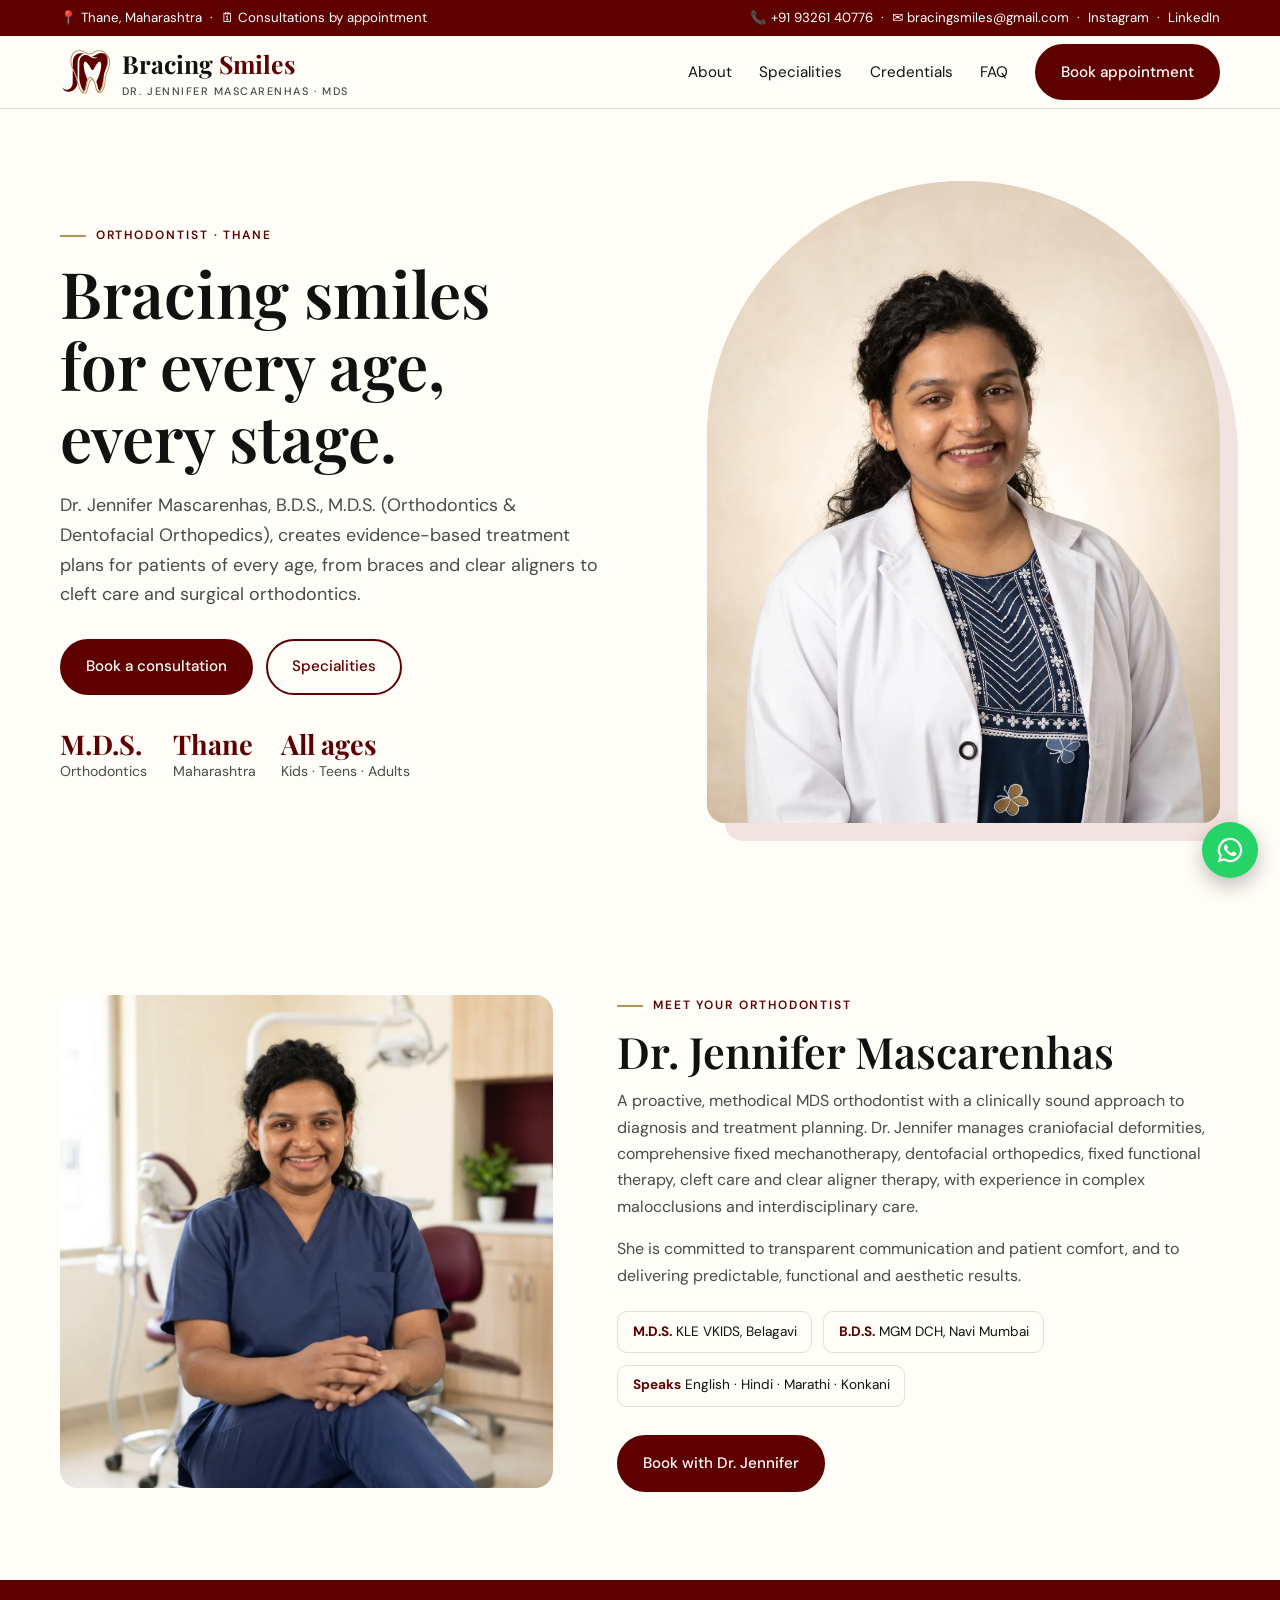
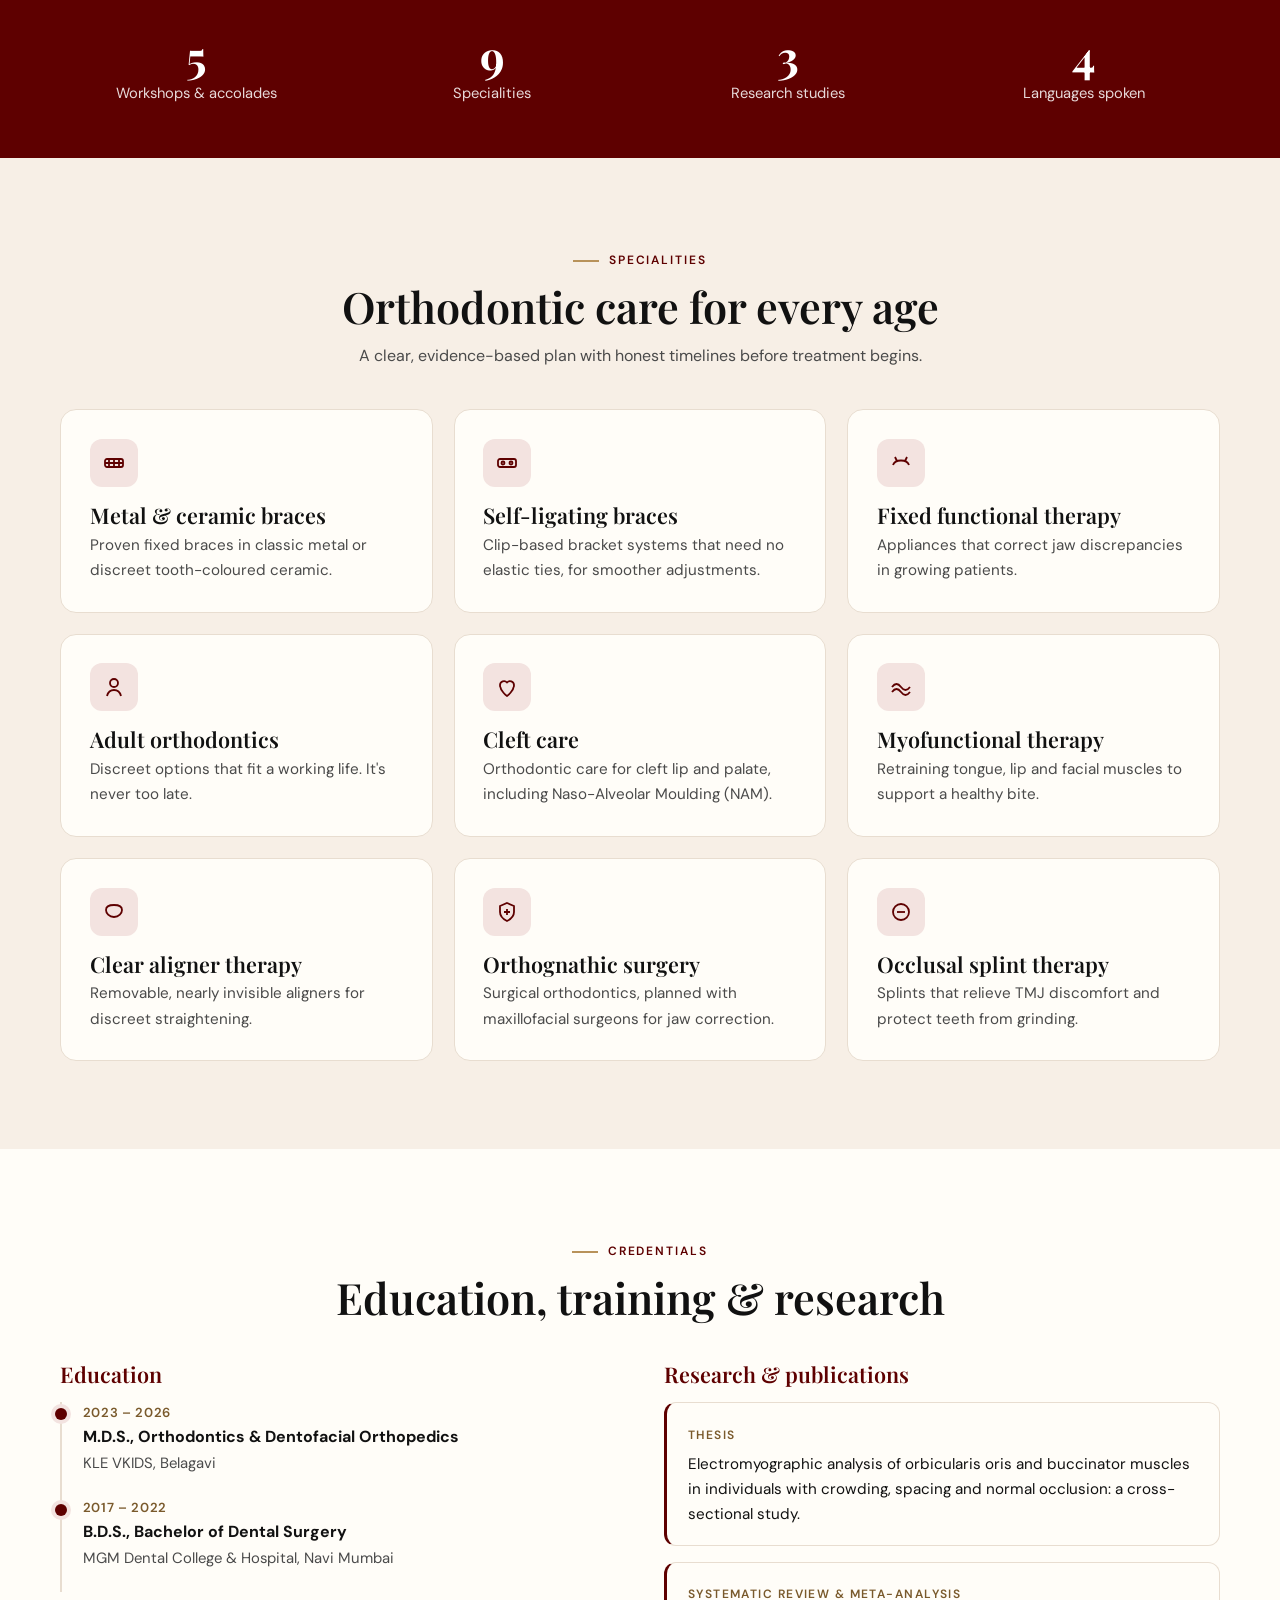
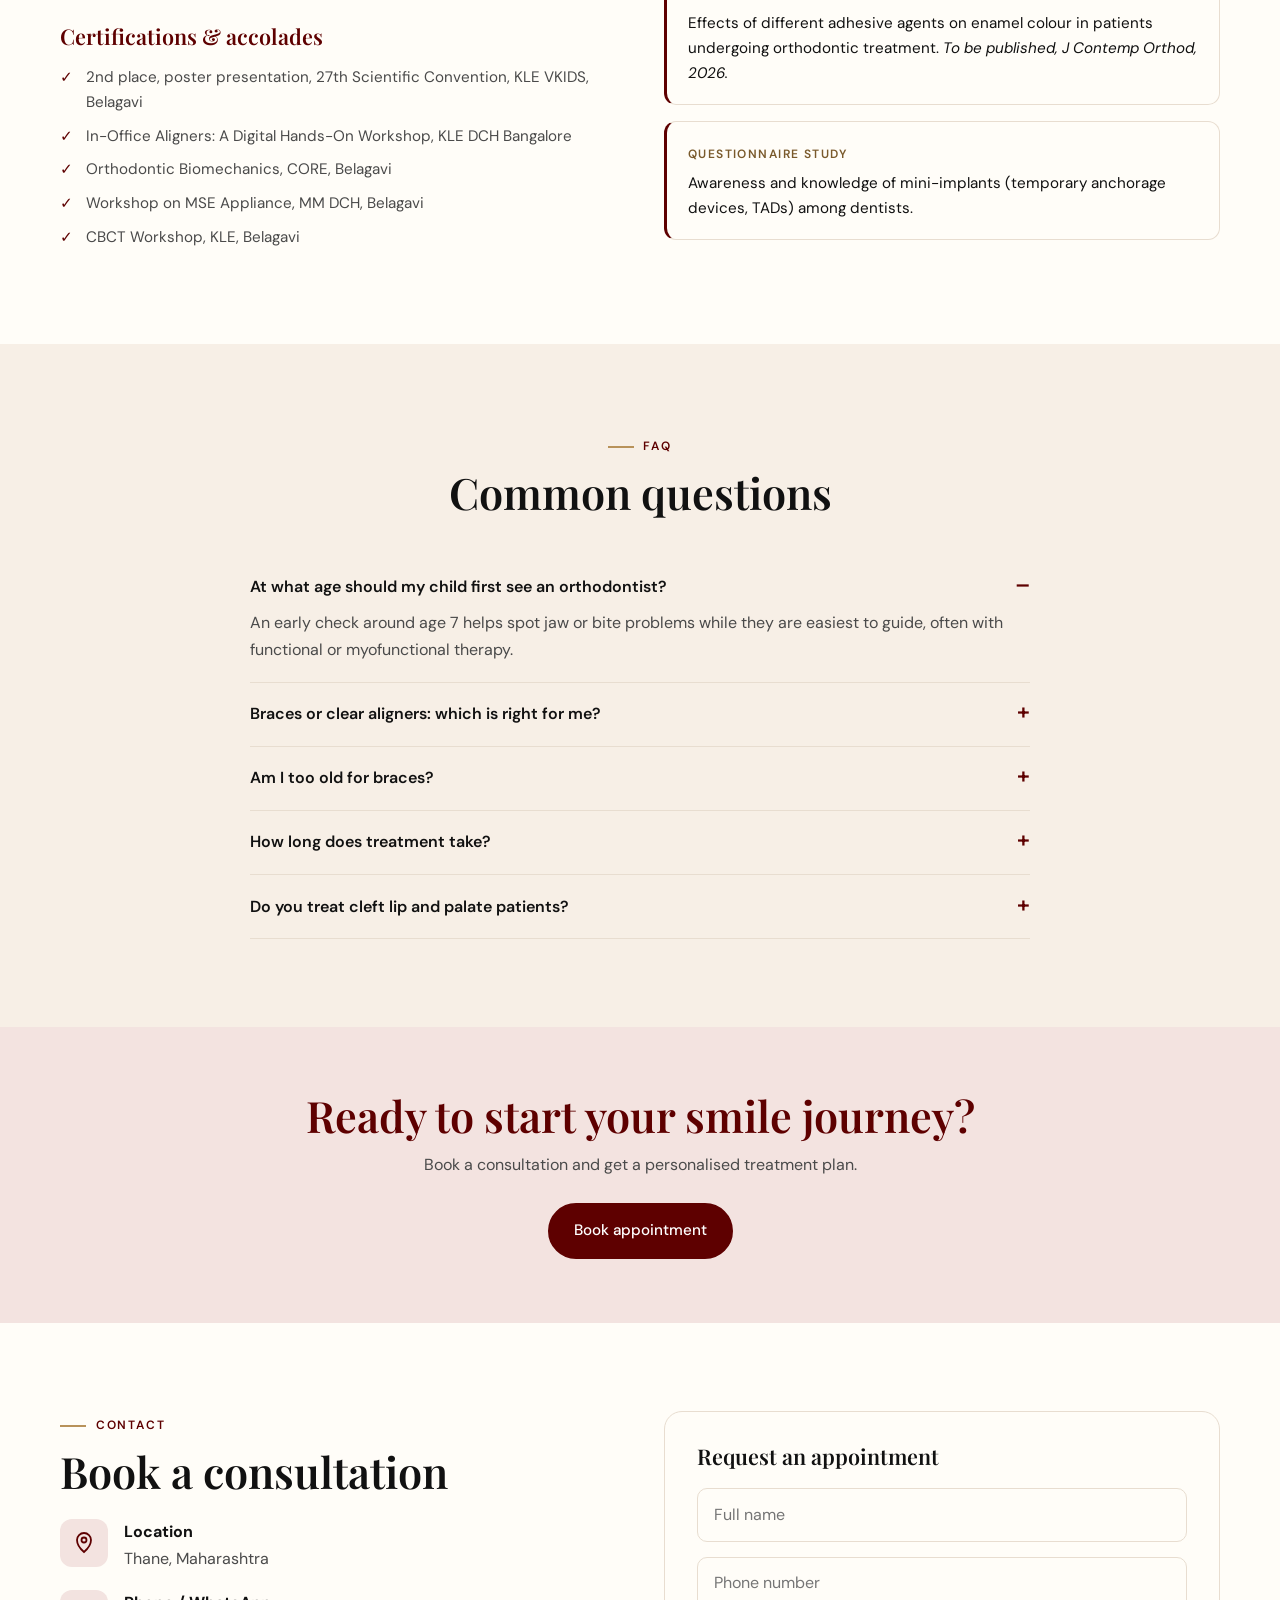
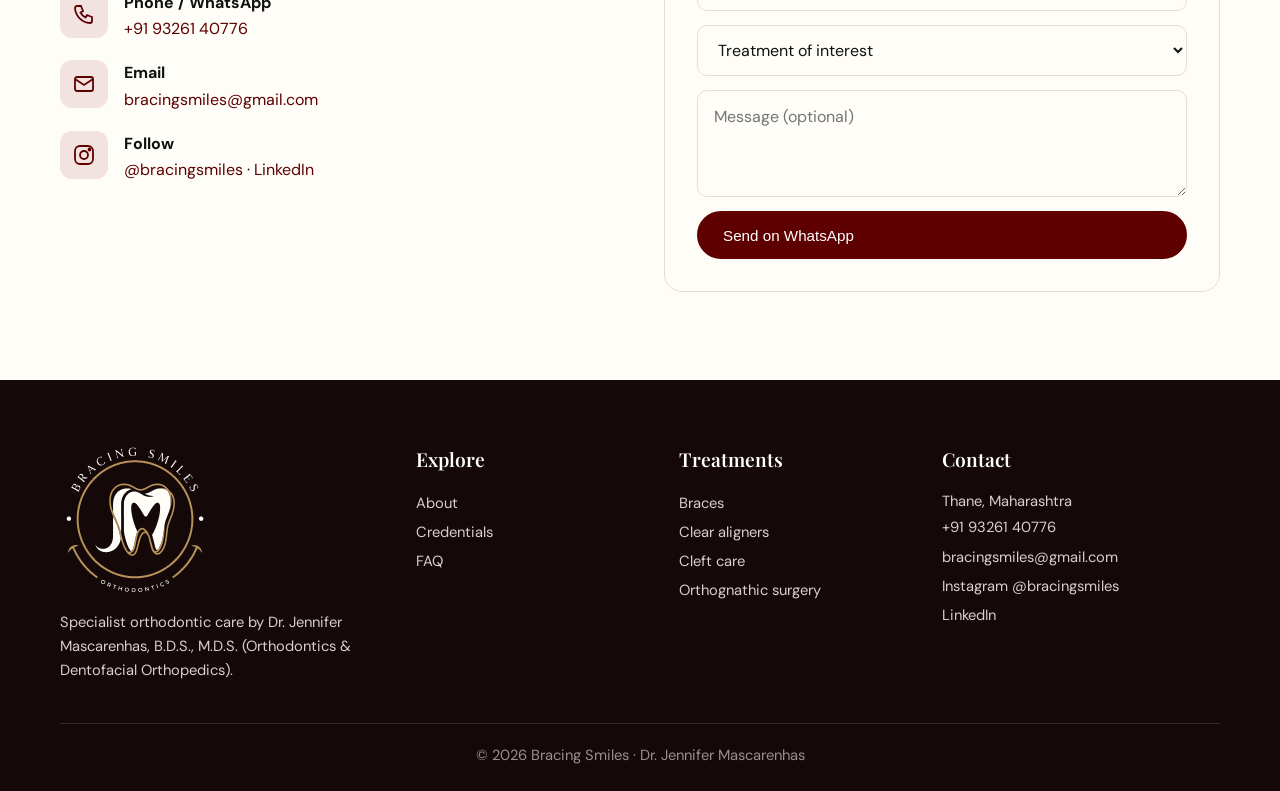
==== index.html @ c45d4dc8 "Add Bracing Smiles logo: header mark, footer emblem, favicons Co-Authored-By: Claude Opus 5.5 <norep" ====
<!doctype html>
<html lang="en" data-p="ivory" data-f="classic" data-h="split">
<head>
<meta charset="utf-8">
<meta name="viewport" content="width=device-width, initial-scale=1">
<title>Bracing Smiles | Dr. Jennifer Mascarenhas, Orthodontist in Thane</title>
<meta name="description" content="Dr. Jennifer Mascarenhas, B.D.S., M.D.S. (Orthodontics & Dentofacial Orthopedics). Braces, clear aligners, cleft care, functional and surgical orthodontics in Thane, Maharashtra.">
<link rel="canonical" href="https://bracingsmiles.com/">
<meta property="og:title" content="Bracing Smiles | Dr. Jennifer Mascarenhas">
<meta property="og:description" content="Bracing smiles for every age, every stage. Specialist orthodontic care in Thane.">
<meta property="og:url" content="https://bracingsmiles.com/">
<meta property="og:type" content="website">
<meta property="og:image" content="https://bracingsmiles.com/assets/img/og.jpg">
<link rel="icon" href="assets/img/favicon.svg" type="image/svg+xml">
<link rel="icon" href="assets/img/favicon-32.png" sizes="32x32" type="image/png">
<link rel="apple-touch-icon" href="assets/img/apple-touch-icon.png">
<meta name="theme-color" content="#5e0000">
<link rel="preconnect" href="https://fonts.googleapis.com">
<link rel="preconnect" href="https://fonts.gstatic.com" crossorigin>
<link href="https://fonts.googleapis.com/css2?family=Playfair+Display:wght@500;600;700&family=DM+Sans:wght@400;500;700&display=swap" rel="stylesheet">
<style>
/* Palette: Ivory & Gold */
:root { --bg:#fffdf8; --surface:#f7efe6; --tint:#f3e3e0; --primary:#5e0000; --primary-d:#3d0000; --accent:#b8925a; --accent-ink:#7a5a2c; --text:#111111; --muted:#4a4a4a; --line:#e8ddd0; }

/* Fonts: Playfair Display + DM Sans */
:root { --fh:"Playfair Display", Georgia, serif; --fb:"DM Sans", system-ui, sans-serif; --hw:600; --hs:1; }

* { box-sizing:border-box; margin:0; }
html { scroll-behavior:smooth; scroll-padding-top:90px; }
body { font-family:var(--fb); color:var(--text); background:var(--bg); line-height:1.65; transition:background .3s; }
a { color:var(--primary); text-decoration:none; }
h1,h2,h3 { font-family:var(--fh); font-weight:var(--hw); line-height:1.12; color:var(--text); }
h1 { font-size:calc(clamp(2.4rem,5.2vw,4rem) * var(--hs)); }
h2 { font-size:calc(clamp(1.9rem,3.6vw,2.7rem) * var(--hs)); margin-bottom:.8rem; }
h3 { font-size:calc(1.35rem * var(--hs)); margin-bottom:.35rem; }
.wrap { width:min(1160px,92%); margin-inline:auto; }
.eyebrow { display:inline-block; text-transform:uppercase; letter-spacing:.16em; font-size:.75rem; font-weight:600; color:var(--primary); margin-bottom:.7rem; }
.eyebrow::before { content:""; display:inline-block; width:26px; height:2px; background:var(--accent); vertical-align:middle; margin-right:.6rem; }
.muted { color:var(--muted); }
.btn { display:inline-flex; align-items:center; gap:.5rem; background:var(--primary); color:#fff; padding:.85rem 1.5rem; border-radius:999px; font-weight:500; border:2px solid var(--primary); transition:.2s; font-size:.95rem; cursor:pointer; }
.btn:hover { background:var(--primary-d); border-color:var(--primary-d); }
.btn-ghost { background:transparent; color:var(--primary); }
.btn-ghost:hover { background:var(--primary); color:#fff; }
.btn-light { background:#fff; color:var(--primary); border-color:#fff; }
.section { padding:5.5rem 0; }
.surface { background:var(--surface); }
.head { max-width:640px; margin-bottom:2.5rem; }
.head.c { text-align:center; margin-inline:auto; }

/* utility bar + nav */
.util { background:var(--primary); color:#fff; font-size:.83rem; }
.util .wrap { display:flex; justify-content:space-between; gap:1rem; padding:.45rem 0; flex-wrap:wrap; }
.util a { color:#fff; }
.nav { position:sticky; top:0; z-index:20; background:color-mix(in srgb, var(--bg) 92%, transparent); backdrop-filter:blur(8px); border-bottom:1px solid var(--line); }
.nav .wrap { display:flex; align-items:center; justify-content:space-between; height:72px; }
.brand { display:flex; align-items:center; gap:.6rem; font-family:var(--fh); font-size:calc(1.55rem * var(--hs)); font-weight:700; color:var(--text); }
.brand small { display:block; font-family:var(--fb); font-size:.68rem; letter-spacing:.14em; text-transform:uppercase; color:var(--muted); font-weight:500; margin-top:-2px; }
.brand b { color:var(--primary); }
.brand img { height:48px; width:auto; display:block; }
.f-logo { width:150px; height:auto; margin-bottom:1rem; display:block; }
.links { display:flex; gap:1.7rem; align-items:center; }
.links a:not(.btn) { color:var(--text); font-size:.95rem; }
.links a:not(.btn):hover { color:var(--primary); }

/* placeholder imagery */
.img { background:linear-gradient(150deg, var(--tint), var(--surface) 60%, color-mix(in srgb, var(--accent) 25%, var(--surface))); display:grid; place-items:center; color:var(--muted); font-size:.85rem; position:relative; overflow:hidden; }
.img img { width:100%; height:100%; object-fit:cover; display:block; }
.img svg { width:30%; max-width:110px; opacity:.35; fill:var(--primary); }

/* HERO variants */
.hero { position:relative; }
.hero .lead { font-size:1.12rem; color:var(--muted); margin:1.2rem 0 1.8rem; max-width:540px; }
.hero .cta { display:flex; gap:.8rem; flex-wrap:wrap; }
.trust { display:flex; gap:1.6rem; margin-top:2.2rem; flex-wrap:wrap; font-size:.88rem; color:var(--muted); }
.trust b { display:block; font-family:var(--fh); font-size:calc(1.7rem * var(--hs)); color:var(--primary); line-height:1.1; }
/* split */
[data-h="split"] .hero { padding:4.5rem 0 5rem; }
[data-h="split"] .hero .wrap { display:grid; grid-template-columns:1.15fr 1fr; gap:3.5rem; align-items:center; }
[data-h="split"] .hero-photo { aspect-ratio:4/5; border-radius:260px 260px 18px 18px; box-shadow:18px 18px 0 var(--tint); }
[data-h="split"] .hero-bg { display:none; }
/* doctor */
.doc { display:grid; grid-template-columns:.9fr 1.1fr; gap:4rem; align-items:center; }
.doc .img { aspect-ratio:1; border-radius:18px; }
.badges { display:flex; gap:.7rem; flex-wrap:wrap; margin:1.4rem 0 1.8rem; }
.badge { border:1px solid var(--line); background:var(--bg); border-radius:10px; padding:.55rem .9rem; font-size:.85rem; }
.badge b { color:var(--primary); }

/* stats */
.stats { background:var(--primary); color:#fff; padding:3.2rem 0; }
.stats .wrap { display:grid; grid-template-columns:repeat(4,1fr); gap:1.5rem; text-align:center; }
.stats b { display:block; font-family:var(--fh); font-size:calc(2.8rem * var(--hs)); line-height:1.1; color:#fff; }
.stats span { opacity:.85; font-size:.92rem; }

/* treatments */
.cards { display:grid; grid-template-columns:repeat(3,1fr); gap:1.3rem; }
.card { background:var(--bg); border:1px solid var(--line); border-radius:16px; padding:1.8rem; transition:.25s; }
.card:hover { transform:translateY(-4px); border-color:var(--primary); box-shadow:0 14px 30px -18px color-mix(in srgb, var(--primary) 60%, transparent); }
.ic { width:48px; height:48px; border-radius:12px; background:var(--tint); display:grid; place-items:center; margin-bottom:1rem; }
.ic svg { width:24px; height:24px; stroke:var(--primary); fill:none; stroke-width:1.8; }
.card p { color:var(--muted); font-size:.95rem; }
.card a { display:inline-block; margin-top:.8rem; font-weight:500; font-size:.9rem; }

/* before/after */
.ba { display:grid; grid-template-columns:repeat(3,1fr); gap:1.3rem; }
.ba figure { border-radius:16px; overflow:hidden; border:1px solid var(--line); background:var(--bg); }
.ba .pair { display:grid; grid-template-columns:1fr 1fr; }
.ba .img { aspect-ratio:1; }
.ba .img::after { content:attr(data-l); position:absolute; top:.6rem; left:.6rem; background:var(--bg); color:var(--text); font-size:.72rem; padding:.15rem .5rem; border-radius:6px; }
.ba figcaption { padding:.8rem 1rem; font-size:.88rem; color:var(--muted); }

/* testimonials */
.quotes { display:grid; grid-template-columns:repeat(3,1fr); gap:1.3rem; }
.quote { background:var(--bg); border-radius:16px; padding:1.8rem; border:1px solid var(--line); position:relative; }
.quote::before { content:"\201C"; font-family:var(--fh); font-size:4.5rem; line-height:1; color:var(--accent); position:absolute; top:.6rem; right:1.2rem; opacity:.6; }
.stars { color:var(--accent); letter-spacing:.15em; margin-bottom:.6rem; }
.quote footer { margin-top:1rem; font-weight:600; font-size:.9rem; }

/* credentials */
.cred { display:grid; grid-template-columns:1fr 1fr; gap:3rem; }
.cred h3 { color:var(--primary); margin-bottom:1rem; }
.tl { list-style:none; padding:0; border-left:2px solid var(--line); }
.tl li { padding:0 0 1.3rem 1.3rem; position:relative; }
.tl li::before { content:""; position:absolute; left:-7px; top:.4rem; width:12px; height:12px; border-radius:50%; background:var(--primary); box-shadow:0 0 0 4px var(--tint); }
.tl span { display:block; font-size:.82rem; font-weight:600; color:var(--accent-ink); letter-spacing:.05em; }
.tl b { display:block; }
.tl em { font-style:normal; color:var(--muted); font-size:.93rem; }
.ticks { list-style:none; padding:0; display:grid; gap:.55rem; }
.ticks li { padding-left:1.6rem; position:relative; color:var(--muted); font-size:.95rem; }
.ticks li::before { content:"✓"; position:absolute; left:0; color:var(--primary); font-weight:700; }
.pub { background:var(--bg); border:1px solid var(--line); border-left:3px solid var(--primary); border-radius:12px; padding:1.1rem 1.3rem; margin-bottom:1rem; }
.pub span { font-size:.75rem; text-transform:uppercase; letter-spacing:.12em; font-weight:600; color:var(--accent-ink); }
.pub p { margin-top:.3rem; font-size:.95rem; }

/* faq */
.faq { max-width:780px; margin-inline:auto; }
.faq details { border-bottom:1px solid var(--line); padding:1.15rem 0; }
.faq summary { cursor:pointer; font-weight:600; list-style:none; display:flex; justify-content:space-between; gap:1rem; }
.faq summary::after { content:"+"; color:var(--primary); font-size:1.4rem; line-height:1; }
.faq details[open] summary::after { content:"–"; }
.faq p { color:var(--muted); margin-top:.6rem; }

/* contact */
.contact { display:grid; grid-template-columns:1fr 1fr; gap:3rem; }
.info { display:grid; gap:1.1rem; margin-top:1.5rem; }
.info div { display:flex; gap:1rem; }
.info .ic { margin:0; flex:none; }
form { background:var(--bg); border:1px solid var(--line); border-radius:18px; padding:2rem; display:grid; gap:.9rem; }
input, select, textarea { font:inherit; padding:.8rem 1rem; border:1px solid var(--line); border-radius:10px; background:var(--bg); color:var(--text); }
input:focus, select:focus, textarea:focus { outline:2px solid var(--primary); border-color:transparent; }

/* cta band + footer */
.band { background:var(--tint); text-align:center; padding:4rem 0; }
.band h2 { color:var(--primary); }
footer.site { background:#140808; color:#d9cfcd; padding:4rem 0 1.5rem; font-size:.92rem; }
footer.site .cols { display:grid; grid-template-columns:1.4fr 1fr 1fr 1.2fr; gap:2rem; }
footer.site h4 { color:#fff; font-family:var(--fh); font-size:calc(1.2rem * var(--hs)); margin-bottom:.8rem; font-weight:600; }
footer.site a { color:#d9cfcd; display:block; padding:.15rem 0; }
footer.site a:hover { color:#fff; }
footer.site .copy { border-top:1px solid #3a2525; margin-top:2.5rem; padding-top:1.2rem; text-align:center; color:#9c8f8d; }
.wa { position:fixed; right:22px; bottom:22px; width:56px; height:56px; border-radius:50%; background:#25d366; display:grid; place-items:center; box-shadow:0 8px 20px rgba(0,0,0,.25); z-index:30; }
.wa svg { width:30px; fill:#fff; }

@media (max-width:900px) {
  .links a:not(.btn) { display:none; }
  [data-h="split"] .hero .wrap, .doc, .contact { grid-template-columns:1fr; }
  [data-h="split"] .hero-photo { max-width:360px; }
  .cards, .ba, .quotes, .cred { grid-template-columns:1fr; }
  .stats .wrap { grid-template-columns:repeat(2,1fr); }
  footer.site .cols { grid-template-columns:1fr 1fr; }
}
</style>
</head>
<body>

<svg width="0" height="0" style="position:absolute">
  <symbol id="tooth" viewBox="0 0 64 64"><path d="M20 6c-8 0-14 6-14 15 0 8 4 13 5 22 1 8 3 15 8 15 4 0 5-6 6-11 1-4 3-7 7-7s6 3 7 7c1 5 2 11 6 11 5 0 7-7 8-15 1-9 5-14 5-22 0-9-6-15-14-15-5 0-8 3-12 3s-7-3-12-3z"/></symbol>
</svg>

<div class="util"><div class="wrap">
  <span>📍 Thane, Maharashtra &nbsp;·&nbsp; 🗓 Consultations by appointment</span>
  <span><a href="tel:+919326140776">📞 +91 93261 40776</a> &nbsp;·&nbsp; <a href="mailto:bracingsmiles@gmail.com">✉ bracingsmiles@gmail.com</a> &nbsp;·&nbsp; <a href="https://www.instagram.com/bracingsmiles" target="_blank" rel="noopener">Instagram</a> &nbsp;·&nbsp; <a href="https://www.linkedin.com/in/drjennifermascarenhas" target="_blank" rel="noopener">LinkedIn</a></span>
</div></div>

<header class="nav"><div class="wrap">
  <a href="#" class="brand"><img src="assets/img/logo-mark.svg" alt="Bracing Smiles logo" width="66" height="60"><span>Bracing <b>Smiles</b><small>Dr. Jennifer Mascarenhas · MDS</small></span></a>
  <nav class="links">
    <a href="#about">About</a><a href="#treatments">Specialities</a><a href="#credentials">Credentials</a><a href="#faq">FAQ</a>
    <a href="#contact" class="btn">Book appointment</a>
  </nav>
</div></header>

<section class="hero">
  <div class="hero-bg"></div>
  <div class="wrap">
    <div>
      <span class="eyebrow">Orthodontist · Thane</span>
      <h1>Bracing smiles<br>for every age,<br>every stage.</h1>
      <p class="lead">Dr. Jennifer Mascarenhas, B.D.S., M.D.S. (Orthodontics &amp; Dentofacial Orthopedics), creates evidence-based treatment plans for patients of every age, from braces and clear aligners to cleft care and surgical orthodontics.</p>
      <div class="cta"><a href="#contact" class="btn">Book a consultation</a><a href="#treatments" class="btn btn-ghost">Specialities</a></div>
      <div class="trust"><div><b>M.D.S.</b>Orthodontics</div><div><b>Thane</b>Maharashtra</div><div><b>All ages</b>Kids · Teens · Adults</div></div>
    </div>
    <div class="hero-photo img"><img src="assets/img/jennifer-hero.webp" alt="Dr. Jennifer Mascarenhas, orthodontist, in a white coat" width="900" height="1117" fetchpriority="high"></div>
  </div>
</section>

<section id="about" class="section"><div class="wrap doc">
  <div class="img"><img src="assets/img/jennifer-clinic.webp" alt="Dr. Jennifer Mascarenhas in scrubs at an orthodontic clinic" width="1000" height="1000" loading="lazy"></div>
  <div>
    <span class="eyebrow">Meet your orthodontist</span>
    <h2>Dr. Jennifer Mascarenhas</h2>
    <p class="muted">A proactive, methodical MDS orthodontist with a clinically sound approach to diagnosis and treatment planning. Dr. Jennifer manages craniofacial deformities, comprehensive fixed mechanotherapy, dentofacial orthopedics, fixed functional therapy, cleft care and clear aligner therapy, with experience in complex malocclusions and interdisciplinary care.</p>
    <p class="muted" style="margin-top:1rem">She is committed to transparent communication and patient comfort, and to delivering predictable, functional and aesthetic results.</p>
    <div class="badges"><span class="badge"><b>M.D.S.</b> KLE VKIDS, Belagavi</span><span class="badge"><b>B.D.S.</b> MGM DCH, Navi Mumbai</span><span class="badge"><b>Speaks</b> English · Hindi · Marathi · Konkani</span></div>
    <a href="#contact" class="btn">Book with Dr. Jennifer</a>
  </div>
</div></section>

<section class="stats"><div class="wrap">
  <div><b>5</b><span>Workshops &amp; accolades</span></div>
  <div><b>9</b><span>Specialities</span></div>
  <div><b>3</b><span>Research studies</span></div>
  <div><b>4</b><span>Languages spoken</span></div>
</div></section>

<section id="treatments" class="section surface"><div class="wrap">
  <div class="head c"><span class="eyebrow">Specialities</span><h2>Orthodontic care for every age</h2><p class="muted">A clear, evidence-based plan with honest timelines before treatment begins.</p></div>
  <div class="cards">
    <article class="card"><div class="ic"><svg viewBox="0 0 24 24"><rect x="3" y="8" width="18" height="8" rx="2"/><path d="M7 8v8M12 8v8M17 8v8M3 12h18"/></svg></div><h3>Metal &amp; ceramic braces</h3><p>Proven fixed braces in classic metal or discreet tooth-coloured ceramic.</p></article>
    <article class="card"><div class="ic"><svg viewBox="0 0 24 24"><rect x="3" y="8" width="18" height="8" rx="2"/><circle cx="8" cy="12" r="1.5"/><circle cx="16" cy="12" r="1.5"/></svg></div><h3>Self-ligating braces</h3><p>Clip-based bracket systems that need no elastic ties, for smoother adjustments.</p></article>
    <article class="card"><div class="ic"><svg viewBox="0 0 24 24"><path d="M4 14c2-6 14-6 16 0"/><path d="M8 10l-2-4M16 10l2-4"/></svg></div><h3>Fixed functional therapy</h3><p>Appliances that correct jaw discrepancies in growing patients.</p></article>
    <article class="card"><div class="ic"><svg viewBox="0 0 24 24"><circle cx="12" cy="8" r="4"/><path d="M5 21c1-4 4-6 7-6s6 2 7 6"/></svg></div><h3>Adult orthodontics</h3><p>Discreet options that fit a working life. It's never too late.</p></article>
    <article class="card"><div class="ic"><svg viewBox="0 0 24 24"><path d="M12 21s-7-5-7-11a4 4 0 0 1 7-2.5A4 4 0 0 1 19 10c0 6-7 11-7 11z"/></svg></div><h3>Cleft care</h3><p>Orthodontic care for cleft lip and palate, including Naso-Alveolar Moulding (NAM).</p></article>
    <article class="card"><div class="ic"><svg viewBox="0 0 24 24"><path d="M3 12c3-4 6-4 9 0s6 4 9 0"/><path d="M3 17c3-4 6-4 9 0s6 4 9 0"/></svg></div><h3>Myofunctional therapy</h3><p>Retraining tongue, lip and facial muscles to support a healthy bite.</p></article>
    <article class="card"><div class="ic"><svg viewBox="0 0 24 24"><path d="M4 10c0-3 3-5 8-5s8 2 8 5-3 7-8 7-8-4-8-7z"/></svg></div><h3>Clear aligner therapy</h3><p>Removable, nearly invisible aligners for discreet straightening.</p></article>
    <article class="card"><div class="ic"><svg viewBox="0 0 24 24"><path d="M12 3l7 3v6c0 4-3 7-7 9-4-2-7-5-7-9V6z"/><path d="M9 12h6M12 9v6"/></svg></div><h3>Orthognathic surgery</h3><p>Surgical orthodontics, planned with maxillofacial surgeons for jaw correction.</p></article>
    <article class="card"><div class="ic"><svg viewBox="0 0 24 24"><circle cx="12" cy="12" r="8"/><path d="M8 12h8"/></svg></div><h3>Occlusal splint therapy</h3><p>Splints that relieve TMJ discomfort and protect teeth from grinding.</p></article>
  </div>
</div></section>


<section id="credentials" class="section"><div class="wrap">
  <div class="head c"><span class="eyebrow">Credentials</span><h2>Education, training &amp; research</h2></div>
  <div class="cred">
    <div>
      <h3>Education</h3>
      <ol class="tl">
        <li><span>2023 – 2026</span><b>M.D.S., Orthodontics &amp; Dentofacial Orthopedics</b><em>KLE VKIDS, Belagavi</em></li>
        <li><span>2017 – 2022</span><b>B.D.S., Bachelor of Dental Surgery</b><em>MGM Dental College &amp; Hospital, Navi Mumbai</em></li>
      </ol>
      <h3 style="margin-top:2rem">Certifications &amp; accolades</h3>
      <ul class="ticks">
        <li>2nd place, poster presentation, 27th Scientific Convention, KLE VKIDS, Belagavi</li>
        <li>In-Office Aligners: A Digital Hands-On Workshop, KLE DCH Bangalore</li>
        <li>Orthodontic Biomechanics, CORE, Belagavi</li>
        <li>Workshop on MSE Appliance, MM DCH, Belagavi</li>
        <li>CBCT Workshop, KLE, Belagavi</li>
      </ul>
    </div>
    <div>
      <h3>Research &amp; publications</h3>
      <div class="pub"><span>Thesis</span><p>Electromyographic analysis of orbicularis oris and buccinator muscles in individuals with crowding, spacing and normal occlusion: a cross-sectional study.</p></div>
      <div class="pub"><span>Systematic review &amp; meta-analysis</span><p>Effects of different adhesive agents on enamel colour in patients undergoing orthodontic treatment. <em>To be published, J Contemp Orthod, 2026.</em></p></div>
      <div class="pub"><span>Questionnaire study</span><p>Awareness and knowledge of mini-implants (temporary anchorage devices, TADs) among dentists.</p></div>
    </div>
  </div>
</div></section>

<!-- SMILE GALLERY: hidden until consented case photos are ready
<section id="smiles" class="section surface"><div class="wrap">
  <div class="head"><span class="eyebrow">Smile gallery</span><h2>Real results</h2><p class="muted">Before &amp; after cases, shared with patient consent.</p></div>
  <div class="ba">
    <figure><div class="pair"><div class="img" data-l="Before"></div><div class="img" data-l="After"></div></div><figcaption>Crowding · Metal braces · 18 months</figcaption></figure>
    <figure><div class="pair"><div class="img" data-l="Before"></div><div class="img" data-l="After"></div></div><figcaption>Spacing · Clear aligners · 10 months</figcaption></figure>
    <figure><div class="pair"><div class="img" data-l="Before"></div><div class="img" data-l="After"></div></div><figcaption>Deep bite · Ceramic braces · 20 months</figcaption></figure>
  </div>
</div></section>
-->


<section id="faq" class="section surface"><div class="wrap">
  <div class="head c"><span class="eyebrow">FAQ</span><h2>Common questions</h2></div>
  <div class="faq">
    <details open><summary>At what age should my child first see an orthodontist?</summary><p>An early check around age 7 helps spot jaw or bite problems while they are easiest to guide, often with functional or myofunctional therapy.</p></details>
    <details><summary>Braces or clear aligners: which is right for me?</summary><p>It depends on your bite, the complexity of the case and your lifestyle. Both options are explained at your consultation.</p></details>
    <details><summary>Am I too old for braces?</summary><p>No. Healthy teeth can be moved at any age, and adult orthodontics offers discreet options such as ceramic braces and aligners.</p></details>
    <details><summary>How long does treatment take?</summary><p>Most cases take 12–24 months. Your plan includes a clear timeline before you start.</p></details>
    <details><summary>Do you treat cleft lip and palate patients?</summary><p>Yes. Cleft care, including Naso-Alveolar Moulding (NAM) for infants, is one of Dr. Jennifer's specialities.</p></details>
  </div>
</div></section>

<section class="band"><div class="wrap"><h2>Ready to start your smile journey?</h2><p class="muted" style="margin-bottom:1.5rem">Book a consultation and get a personalised treatment plan.</p><a href="#contact" class="btn">Book appointment</a></div></section>

<section id="contact" class="section"><div class="wrap contact">
  <div>
    <span class="eyebrow">Contact</span><h2>Book a consultation</h2>
    <div class="info">
      <div><span class="ic"><svg viewBox="0 0 24 24"><path d="M12 21s-7-6-7-12a7 7 0 0 1 14 0c0 6-7 12-7 12z"/><circle cx="12" cy="9" r="2.5"/></svg></span><p><b>Location</b><br><span class="muted">Thane, Maharashtra</span></p></div>
      <div><span class="ic"><svg viewBox="0 0 24 24"><path d="M5 4h4l2 5-2.5 1.5a11 11 0 0 0 5 5L15 13l5 2v4a2 2 0 0 1-2 2A16 16 0 0 1 3 6a2 2 0 0 1 2-2"/></svg></span><p><b>Phone / WhatsApp</b><br><a href="tel:+919326140776">+91 93261 40776</a></p></div>
      <div><span class="ic"><svg viewBox="0 0 24 24"><rect x="3" y="5" width="18" height="14" rx="2"/><path d="M3 7l9 6 9-6"/></svg></span><p><b>Email</b><br><a href="mailto:bracingsmiles@gmail.com">bracingsmiles@gmail.com</a></p></div>
      <div><span class="ic"><svg viewBox="0 0 24 24"><rect x="3" y="3" width="18" height="18" rx="5"/><circle cx="12" cy="12" r="4"/><circle cx="17.5" cy="6.5" r="1"/></svg></span><p><b>Follow</b><br><a href="https://www.instagram.com/bracingsmiles" target="_blank" rel="noopener">@bracingsmiles</a> · <a href="https://www.linkedin.com/in/drjennifermascarenhas" target="_blank" rel="noopener">LinkedIn</a></p></div>
    </div>
  </div>
  <form id="bk">
    <h3>Request an appointment</h3>
    <input name="n" placeholder="Full name" required><input name="ph" placeholder="Phone number">
    <select name="t"><option>Treatment of interest</option><option>Braces (metal / ceramic / self-ligating)</option><option>Clear aligners</option><option>Child / functional therapy</option><option>Cleft care</option><option>Jaw surgery / orthognathic</option><option>TMJ / splint</option><option>Not sure</option></select>
    <textarea name="m" rows="3" placeholder="Message (optional)"></textarea>
    <button class="btn" type="submit">Send on WhatsApp</button>
  </form>
</div></section>

<footer class="site"><div class="wrap">
  <div class="cols">
    <div><img class="f-logo" src="assets/img/logo-emblem-light.svg" alt="Bracing Smiles Orthodontics emblem" width="150" height="150" loading="lazy"><p>Specialist orthodontic care by Dr. Jennifer Mascarenhas, B.D.S., M.D.S. (Orthodontics &amp; Dentofacial Orthopedics).</p></div>
    <div><h4>Explore</h4><a href="#about">About</a><a href="#credentials">Credentials</a><a href="#faq">FAQ</a></div>
    <div><h4>Treatments</h4><a href="#treatments">Braces</a><a href="#treatments">Clear aligners</a><a href="#treatments">Cleft care</a><a href="#treatments">Orthognathic surgery</a></div>
    <div><h4>Contact</h4><p>Thane, Maharashtra<br><a href="tel:+919326140776">+91 93261 40776</a><a href="mailto:bracingsmiles@gmail.com">bracingsmiles@gmail.com</a><a href="https://www.instagram.com/bracingsmiles" target="_blank" rel="noopener">Instagram @bracingsmiles</a><a href="https://www.linkedin.com/in/drjennifermascarenhas" target="_blank" rel="noopener">LinkedIn</a></p></div>
  </div>
  <div class="copy">© <span id="yr"></span> Bracing Smiles · Dr. Jennifer Mascarenhas</div>
</div></footer>

<a class="wa" href="https://wa.me/919326140776" target="_blank" rel="noopener" aria-label="WhatsApp"><svg viewBox="0 0 32 32"><path d="M16 3a13 13 0 0 0-11.2 19.6L3 29l6.6-1.7A13 13 0 1 0 16 3zm0 23.6a10.6 10.6 0 0 1-5.4-1.5l-.4-.2-3.9 1 1-3.8-.2-.4A10.6 10.6 0 1 1 16 26.6zm5.8-7.9c-.3-.2-1.9-.9-2.2-1s-.5-.2-.7.2-.8 1-1 1.2-.4.2-.7 0a8.7 8.7 0 0 1-4.3-3.8c-.3-.6.3-.5.9-1.7.1-.2 0-.4 0-.5l-1-2.4c-.3-.6-.5-.5-.7-.5h-.6a1.2 1.2 0 0 0-.9.4 3.7 3.7 0 0 0-1.1 2.7 6.4 6.4 0 0 0 1.3 3.4 14.6 14.6 0 0 0 5.6 5c2.1.9 2.9 1 4 .8a3.4 3.4 0 0 0 2.2-1.6 2.8 2.8 0 0 0 .2-1.6c-.1-.1-.3-.2-.6-.4z"/></svg></a>

<script>
document.getElementById("yr").textContent = new Date().getFullYear();
document.getElementById("bk").addEventListener("submit", e => {
  e.preventDefault(); const f = e.target;
  const t = `Hello Dr. Jennifer, I'd like to book a consultation.%0AName: ${encodeURIComponent(f.n.value)}%0APhone: ${encodeURIComponent(f.ph.value)}%0AInterest: ${encodeURIComponent(f.t.value)}%0A${encodeURIComponent(f.m.value)}`;
  window.open("https://wa.me/919326140776?text=" + t, "_blank");
});
</script>
</body>
</html>
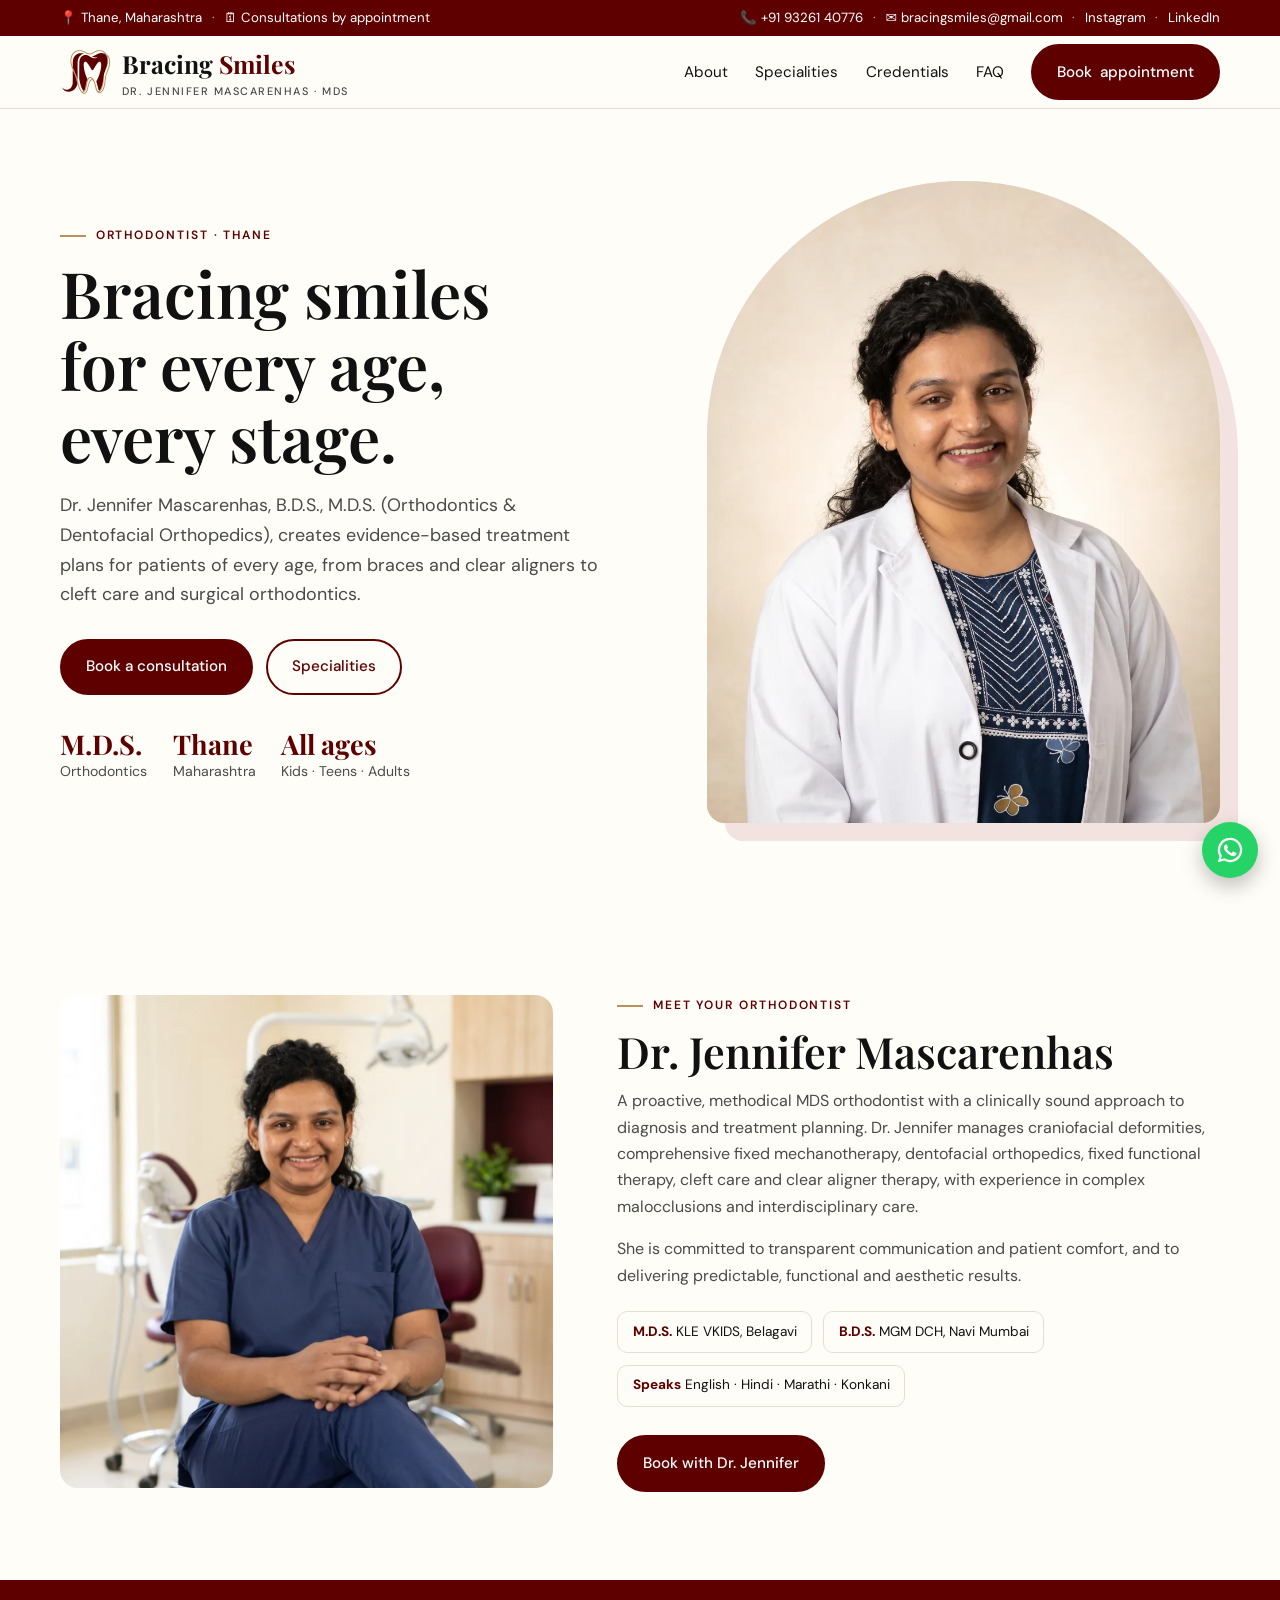
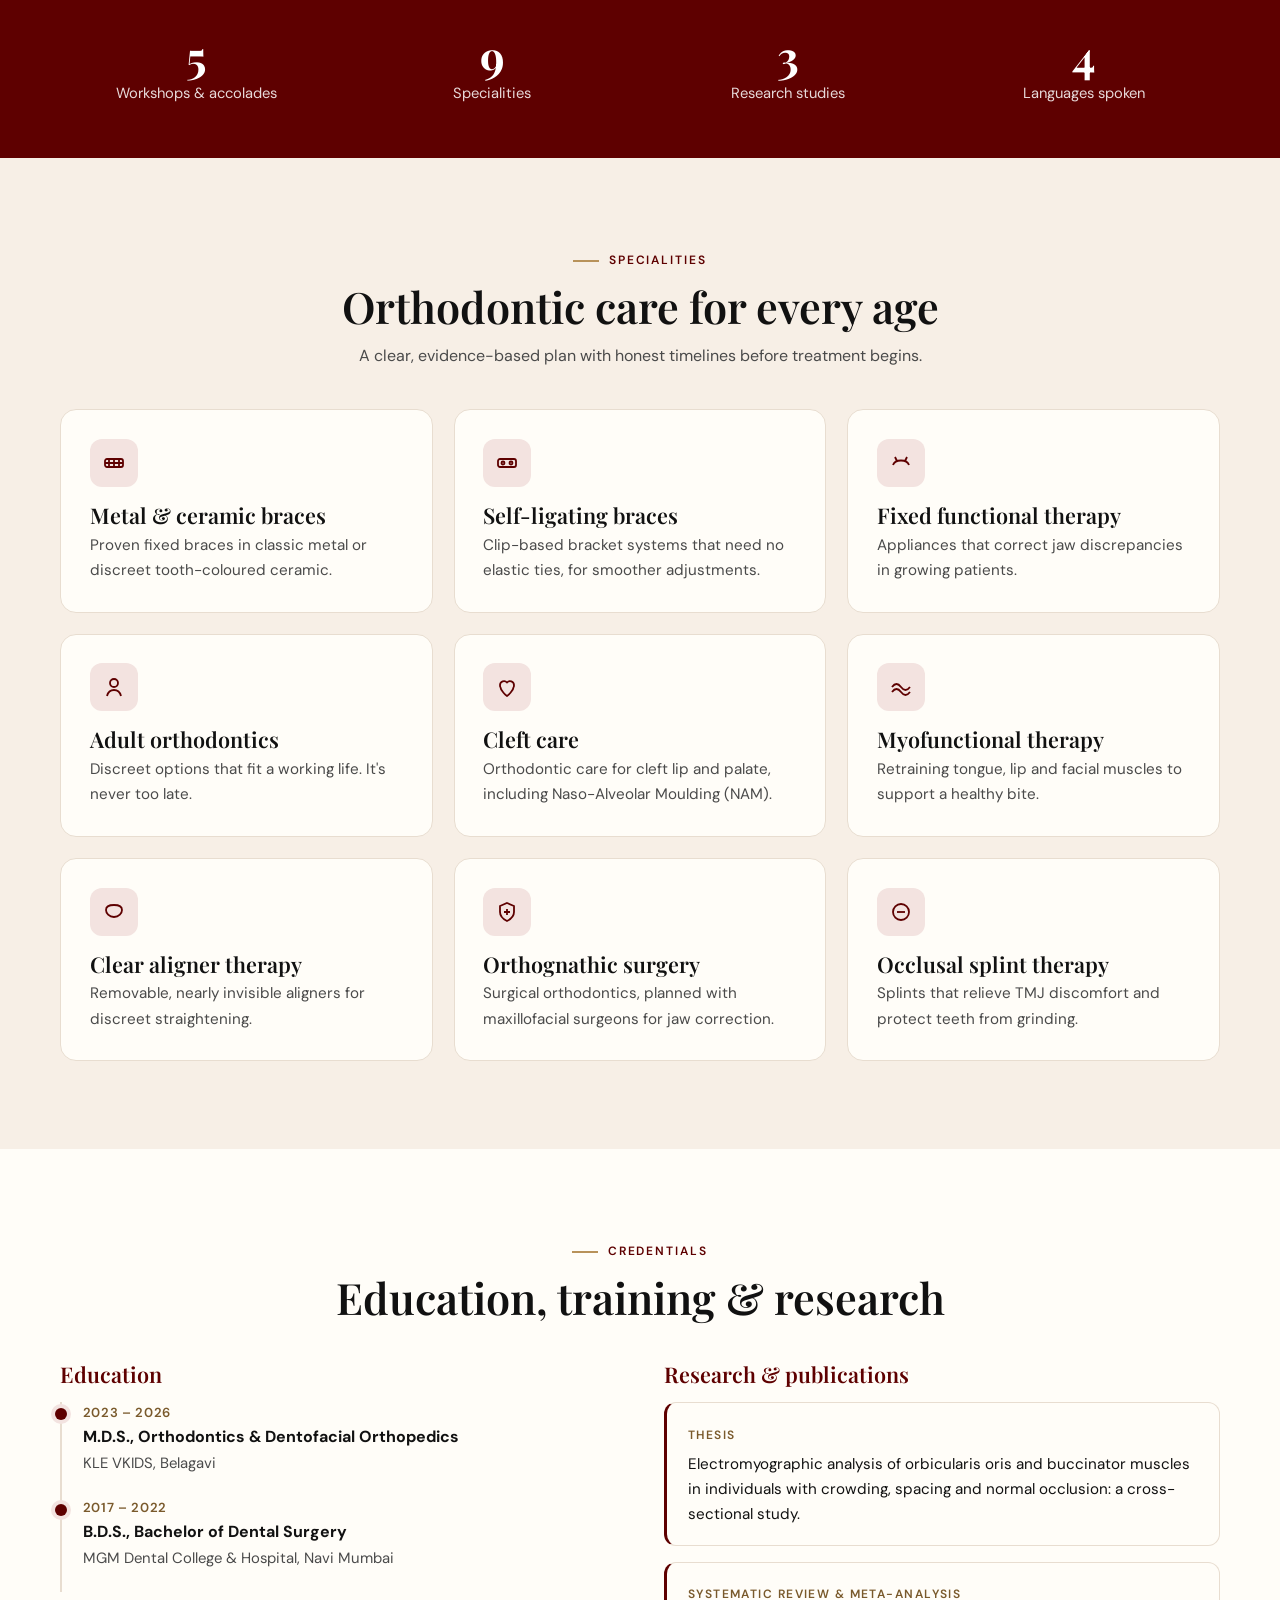
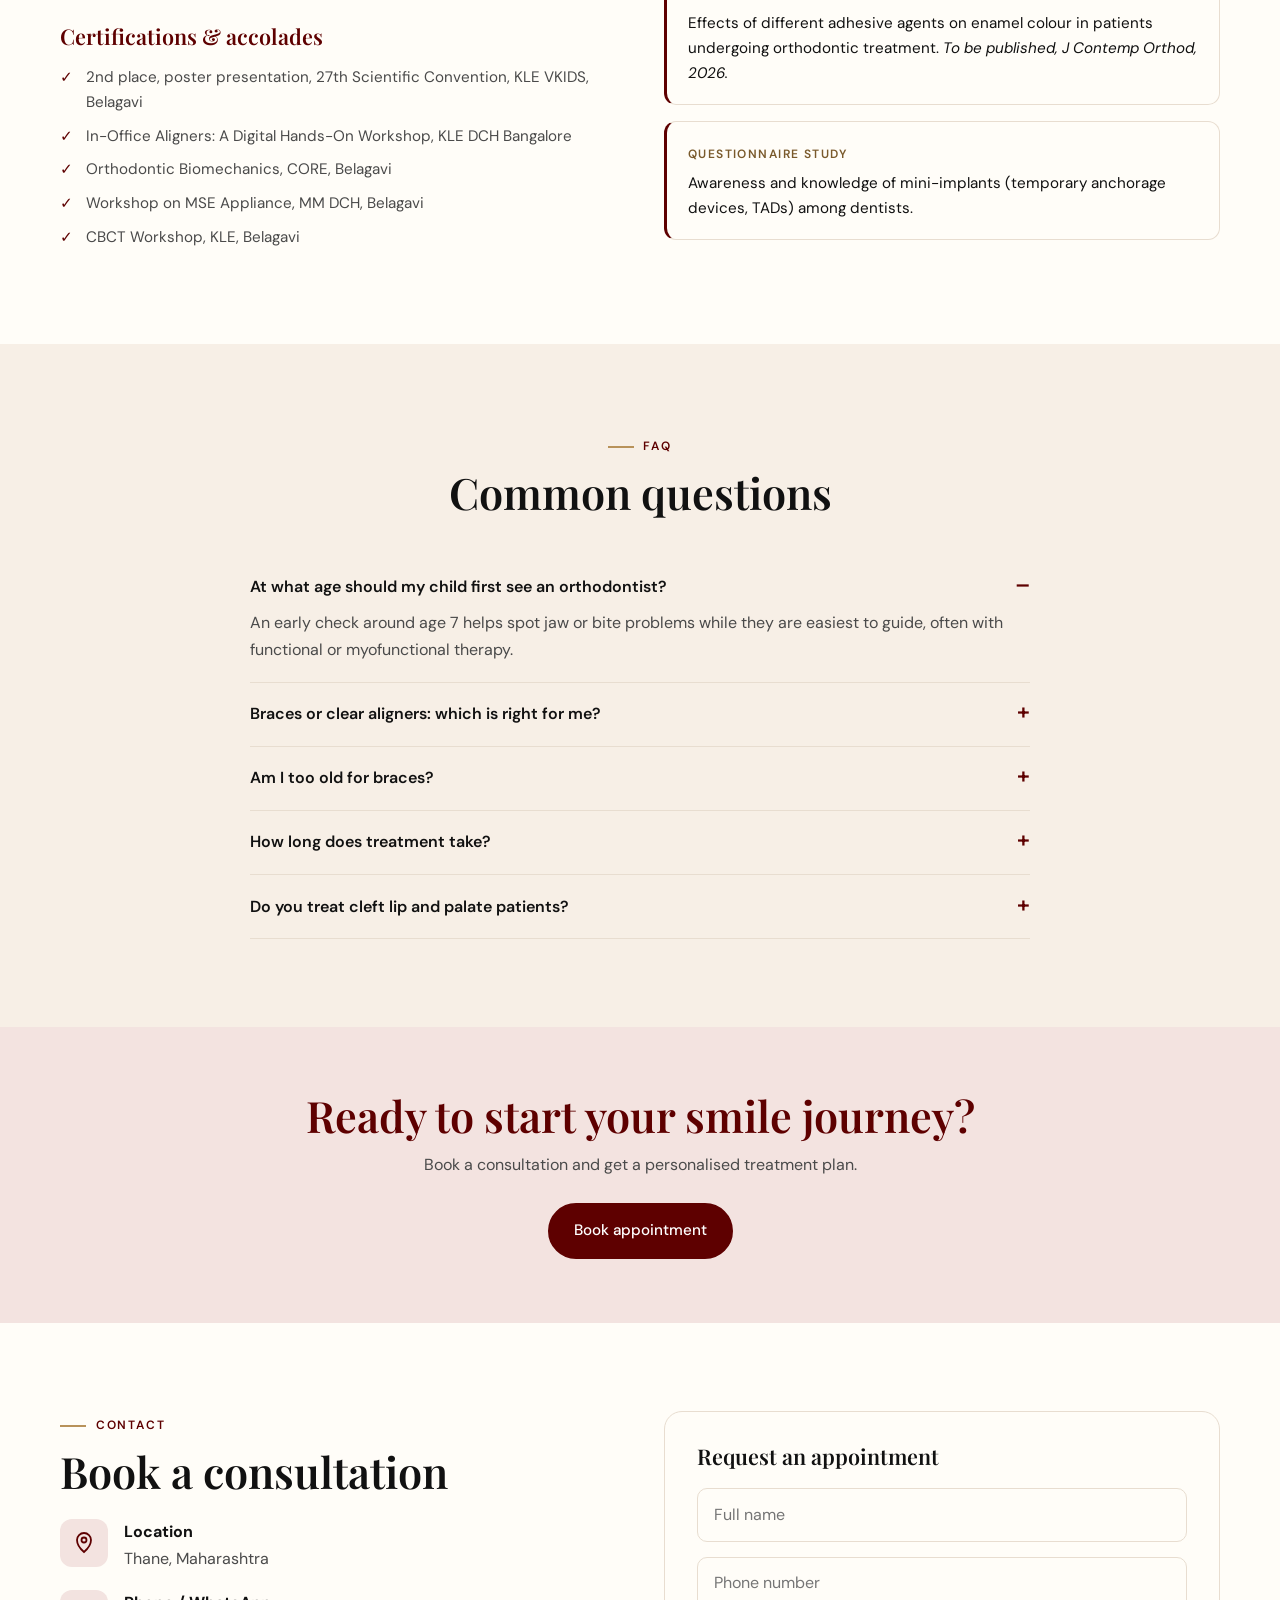
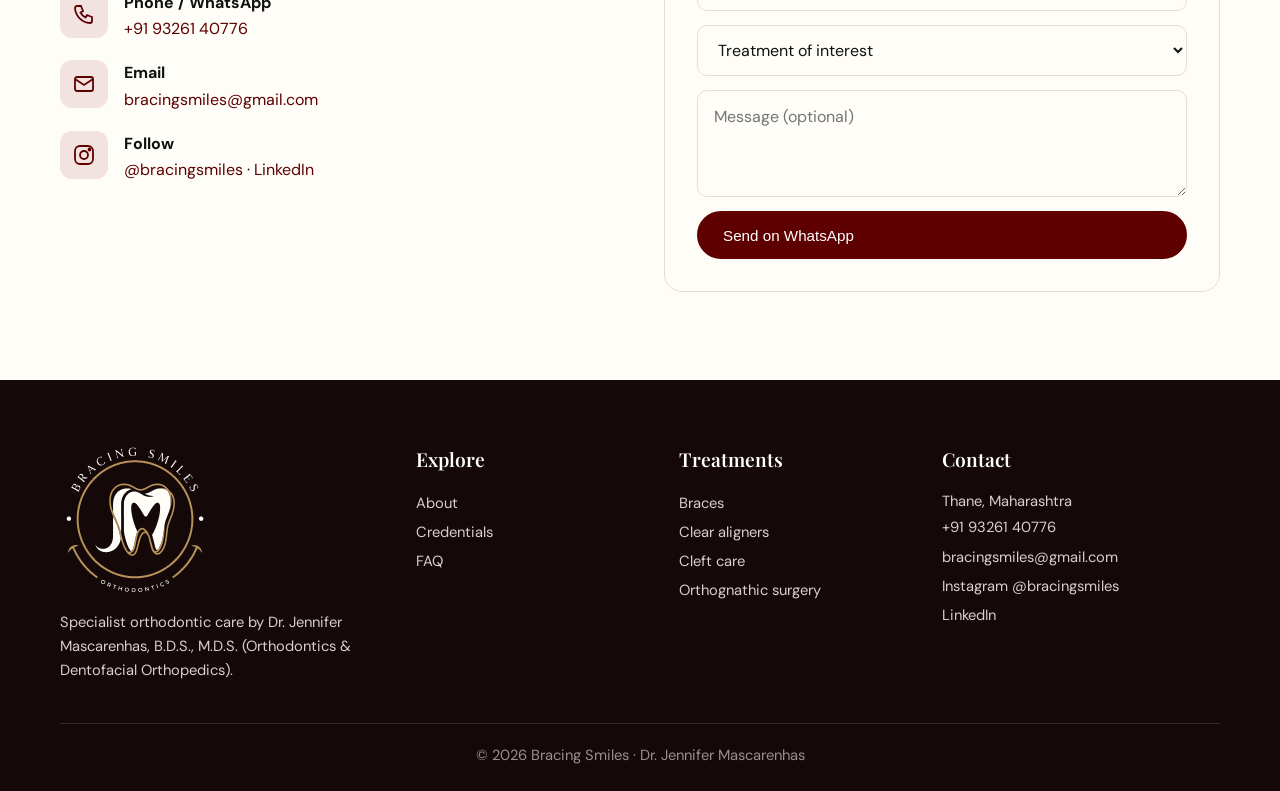
==== commit 3be70b18: "Fix mobile header: no wrapping/overlap, compact top bar, short Book button Co-Authored-By: Claude Op" ====
--- a/index.html
+++ b/index.html
@@ -49,10 +49,13 @@
 
 /* utility bar + nav */
 .util { background:var(--primary); color:#fff; font-size:.83rem; }
-.util .wrap { display:flex; justify-content:space-between; gap:1rem; padding:.45rem 0; flex-wrap:wrap; }
+.util .wrap { display:flex; justify-content:space-between; gap:.2rem 1rem; padding:.45rem 0; flex-wrap:wrap; }
 .util a { color:#fff; }
+.u-grp { display:flex; flex-wrap:wrap; align-items:center; }
+.u-grp > * + *::before { content:"·"; margin:0 .6rem; opacity:.7; }
 .nav { position:sticky; top:0; z-index:20; background:color-mix(in srgb, var(--bg) 92%, transparent); backdrop-filter:blur(8px); border-bottom:1px solid var(--line); }
-.nav .wrap { display:flex; align-items:center; justify-content:space-between; height:72px; }
+.nav .wrap { display:flex; align-items:center; justify-content:space-between; gap:1rem; min-height:72px; }
+.brand > span { white-space:nowrap; }
 .brand { display:flex; align-items:center; gap:.6rem; font-family:var(--fh); font-size:calc(1.55rem * var(--hs)); font-weight:700; color:var(--text); }
 .brand small { display:block; font-family:var(--fb); font-size:.68rem; letter-spacing:.14em; text-transform:uppercase; color:var(--muted); font-weight:500; margin-top:-2px; }
 .brand b { color:var(--primary); }
@@ -168,6 +171,17 @@
   .stats .wrap { grid-template-columns:repeat(2,1fr); }
   footer.site .cols { grid-template-columns:1fr 1fr; }
 }
+@media (max-width:640px) {
+  .u-hide { display:none !important; }
+  .util .wrap { justify-content:center; padding:.4rem 0; }
+  .nav .wrap { min-height:64px; }
+  .brand { gap:.5rem; font-size:1.2rem; }
+  .brand img { height:40px; }
+  .brand small { font-size:.56rem; letter-spacing:.08em; }
+  .sm-hide { display:none; }
+  .links .btn { padding:.55rem 1.1rem; font-size:.88rem; }
+  footer.site .cols { grid-template-columns:1fr; }
+}
 </style>
 </head>
 <body>
@@ -177,15 +191,15 @@
 </svg>
 
 <div class="util"><div class="wrap">
-  <span>📍 Thane, Maharashtra &nbsp;·&nbsp; 🗓 Consultations by appointment</span>
-  <span><a href="tel:+919326140776">📞 +91 93261 40776</a> &nbsp;·&nbsp; <a href="mailto:bracingsmiles@gmail.com">✉ bracingsmiles@gmail.com</a> &nbsp;·&nbsp; <a href="https://www.instagram.com/bracingsmiles" target="_blank" rel="noopener">Instagram</a> &nbsp;·&nbsp; <a href="https://www.linkedin.com/in/drjennifermascarenhas" target="_blank" rel="noopener">LinkedIn</a></span>
+  <span class="u-grp u-hide"><span>📍 Thane, Maharashtra</span><span>🗓 Consultations by appointment</span></span>
+  <span class="u-grp"><a href="tel:+919326140776">📞 +91 93261 40776</a><a class="u-hide" href="mailto:bracingsmiles@gmail.com">✉ bracingsmiles@gmail.com</a><a href="https://www.instagram.com/bracingsmiles" target="_blank" rel="noopener">Instagram</a><a class="u-hide" href="https://www.linkedin.com/in/drjennifermascarenhas" target="_blank" rel="noopener">LinkedIn</a></span>
 </div></div>
 
 <header class="nav"><div class="wrap">
   <a href="#" class="brand"><img src="assets/img/logo-mark.svg" alt="Bracing Smiles logo" width="66" height="60"><span>Bracing <b>Smiles</b><small>Dr. Jennifer Mascarenhas · MDS</small></span></a>
   <nav class="links">
     <a href="#about">About</a><a href="#treatments">Specialities</a><a href="#credentials">Credentials</a><a href="#faq">FAQ</a>
-    <a href="#contact" class="btn">Book appointment</a>
+    <a href="#contact" class="btn">Book<span class="sm-hide">appointment</span></a>
   </nav>
 </div></header>
 
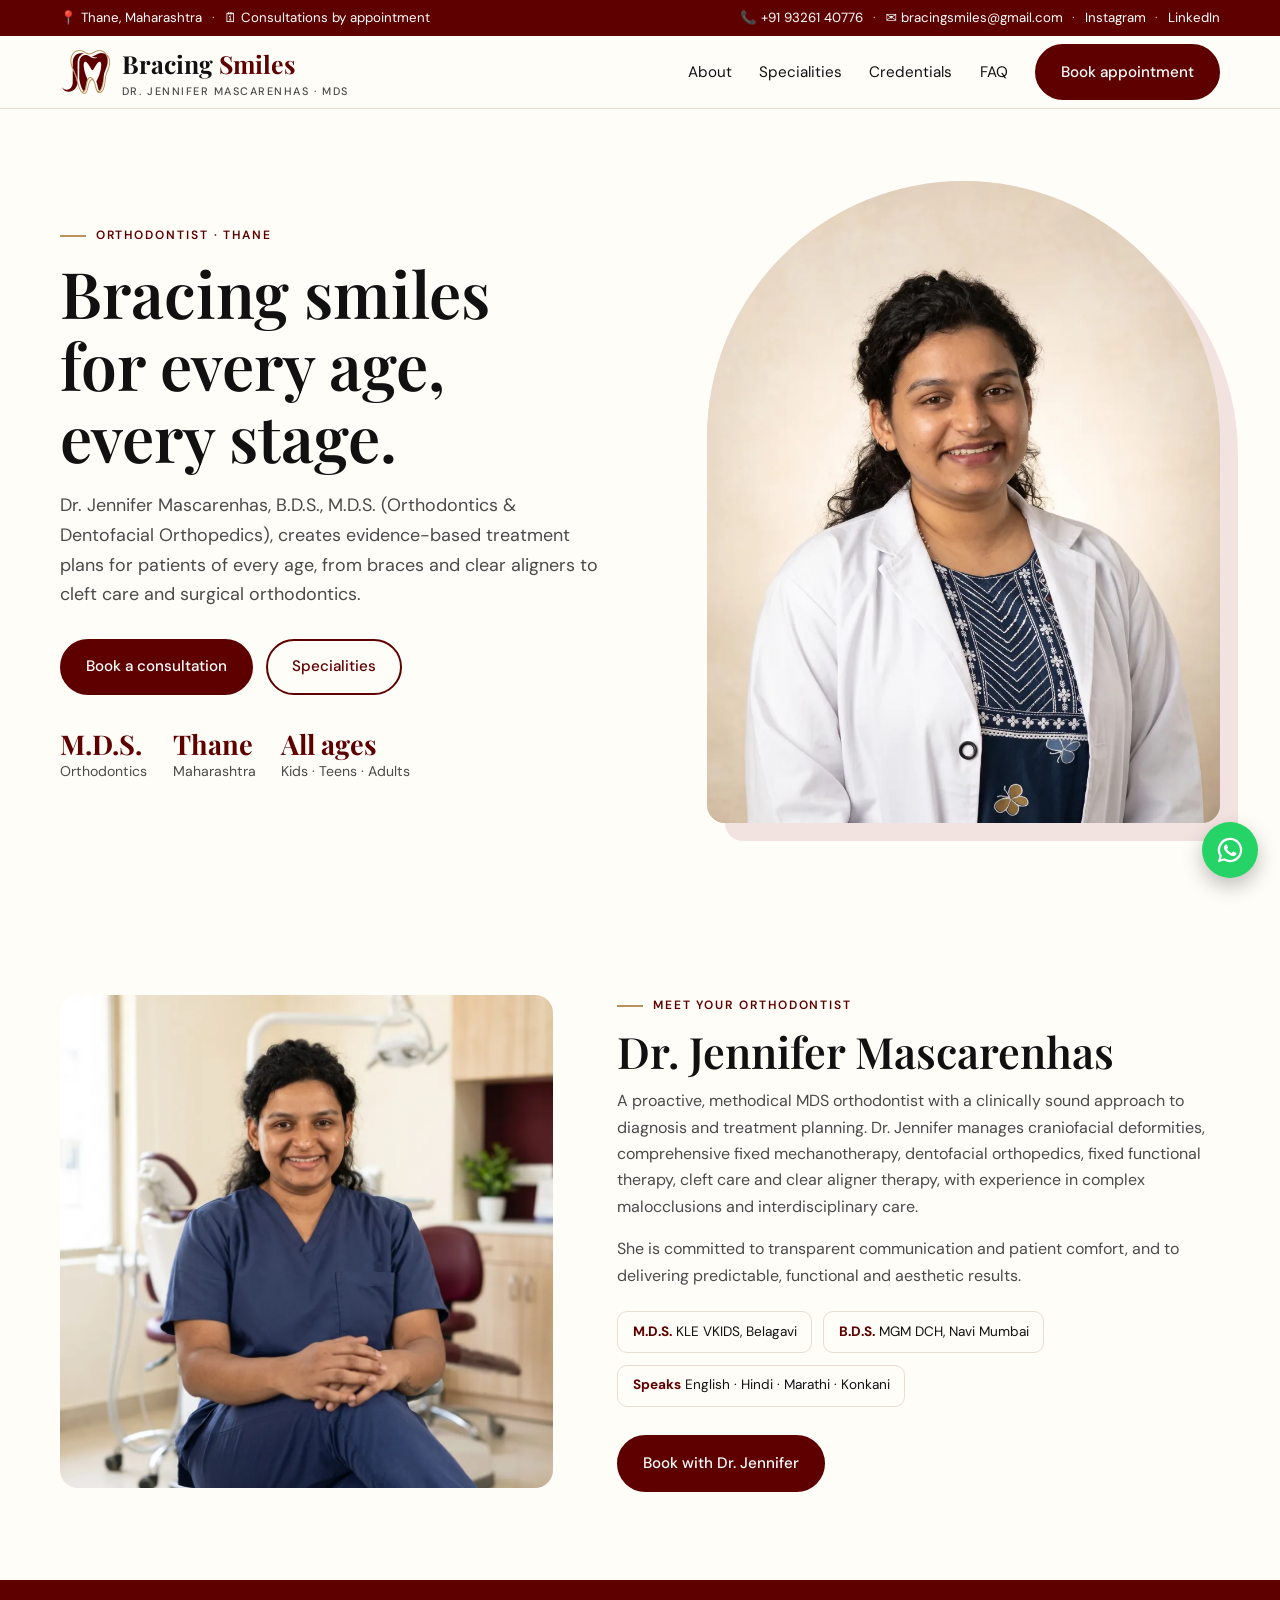
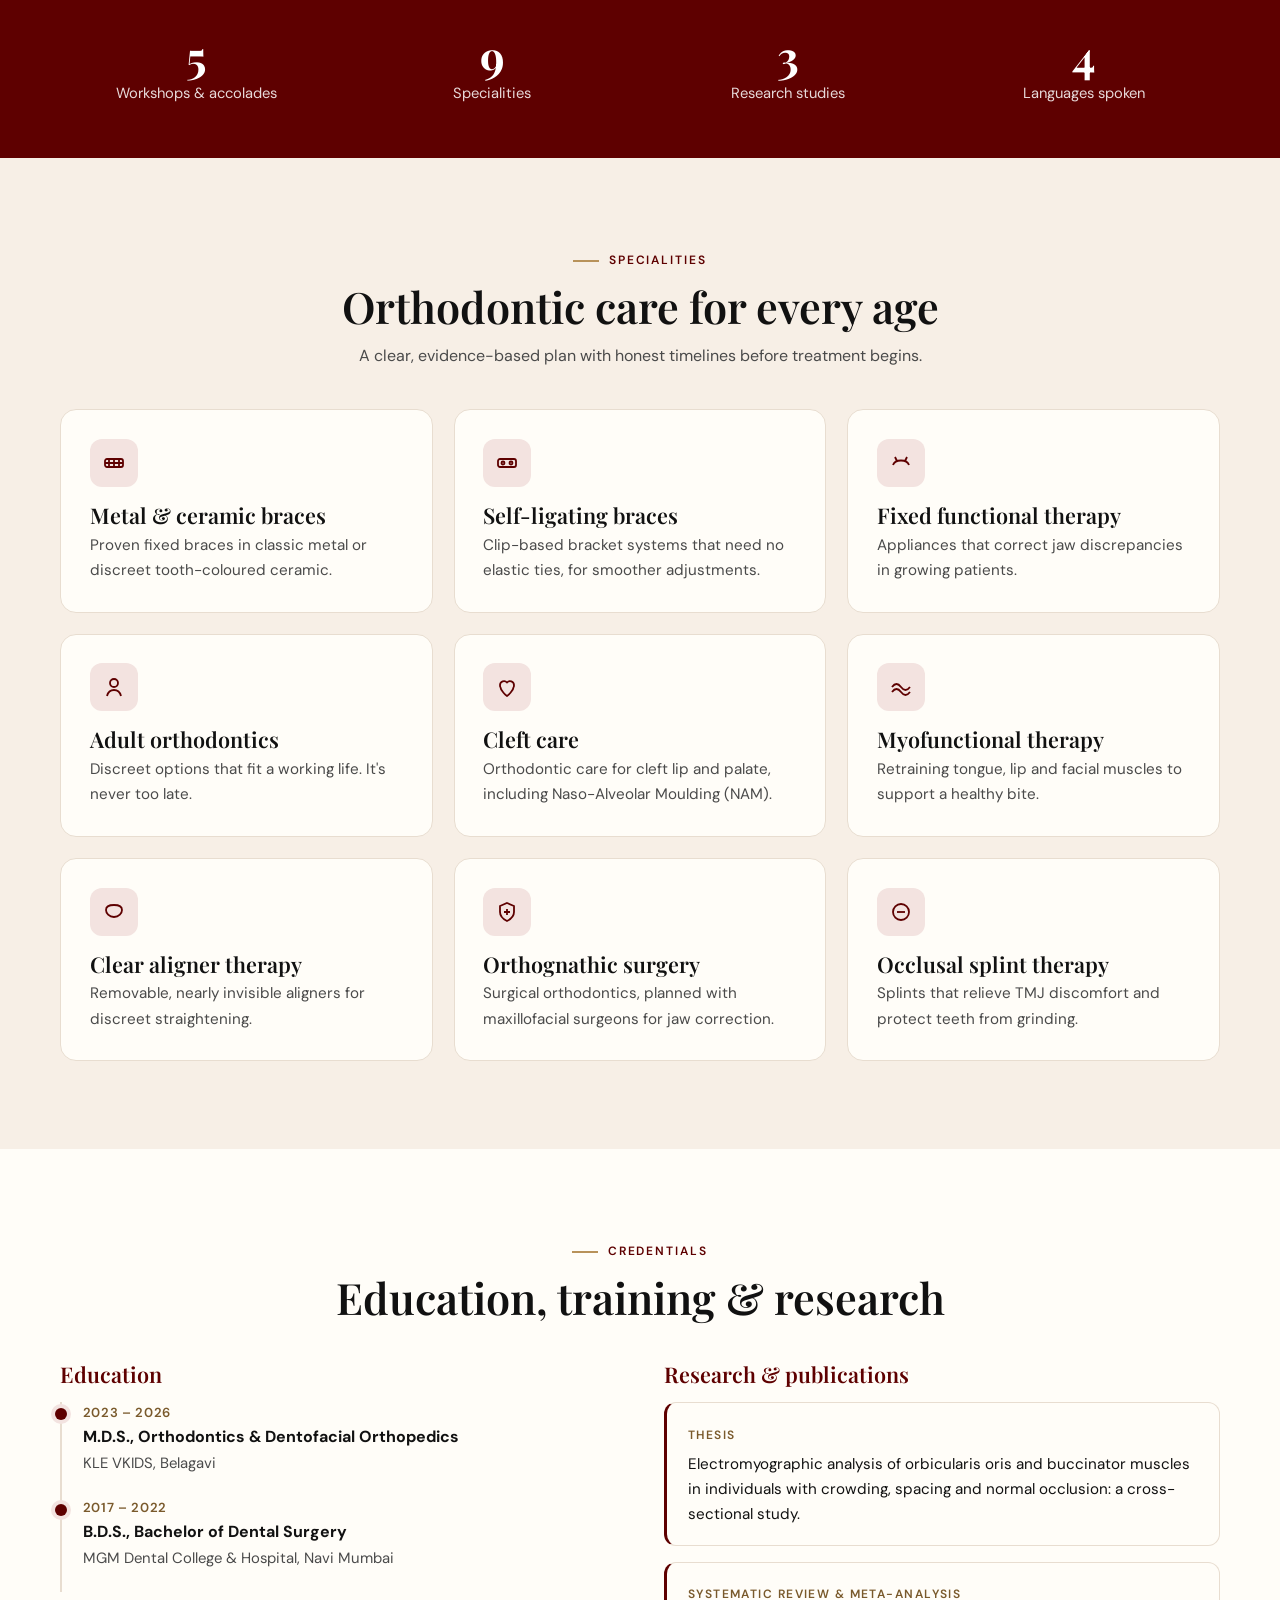
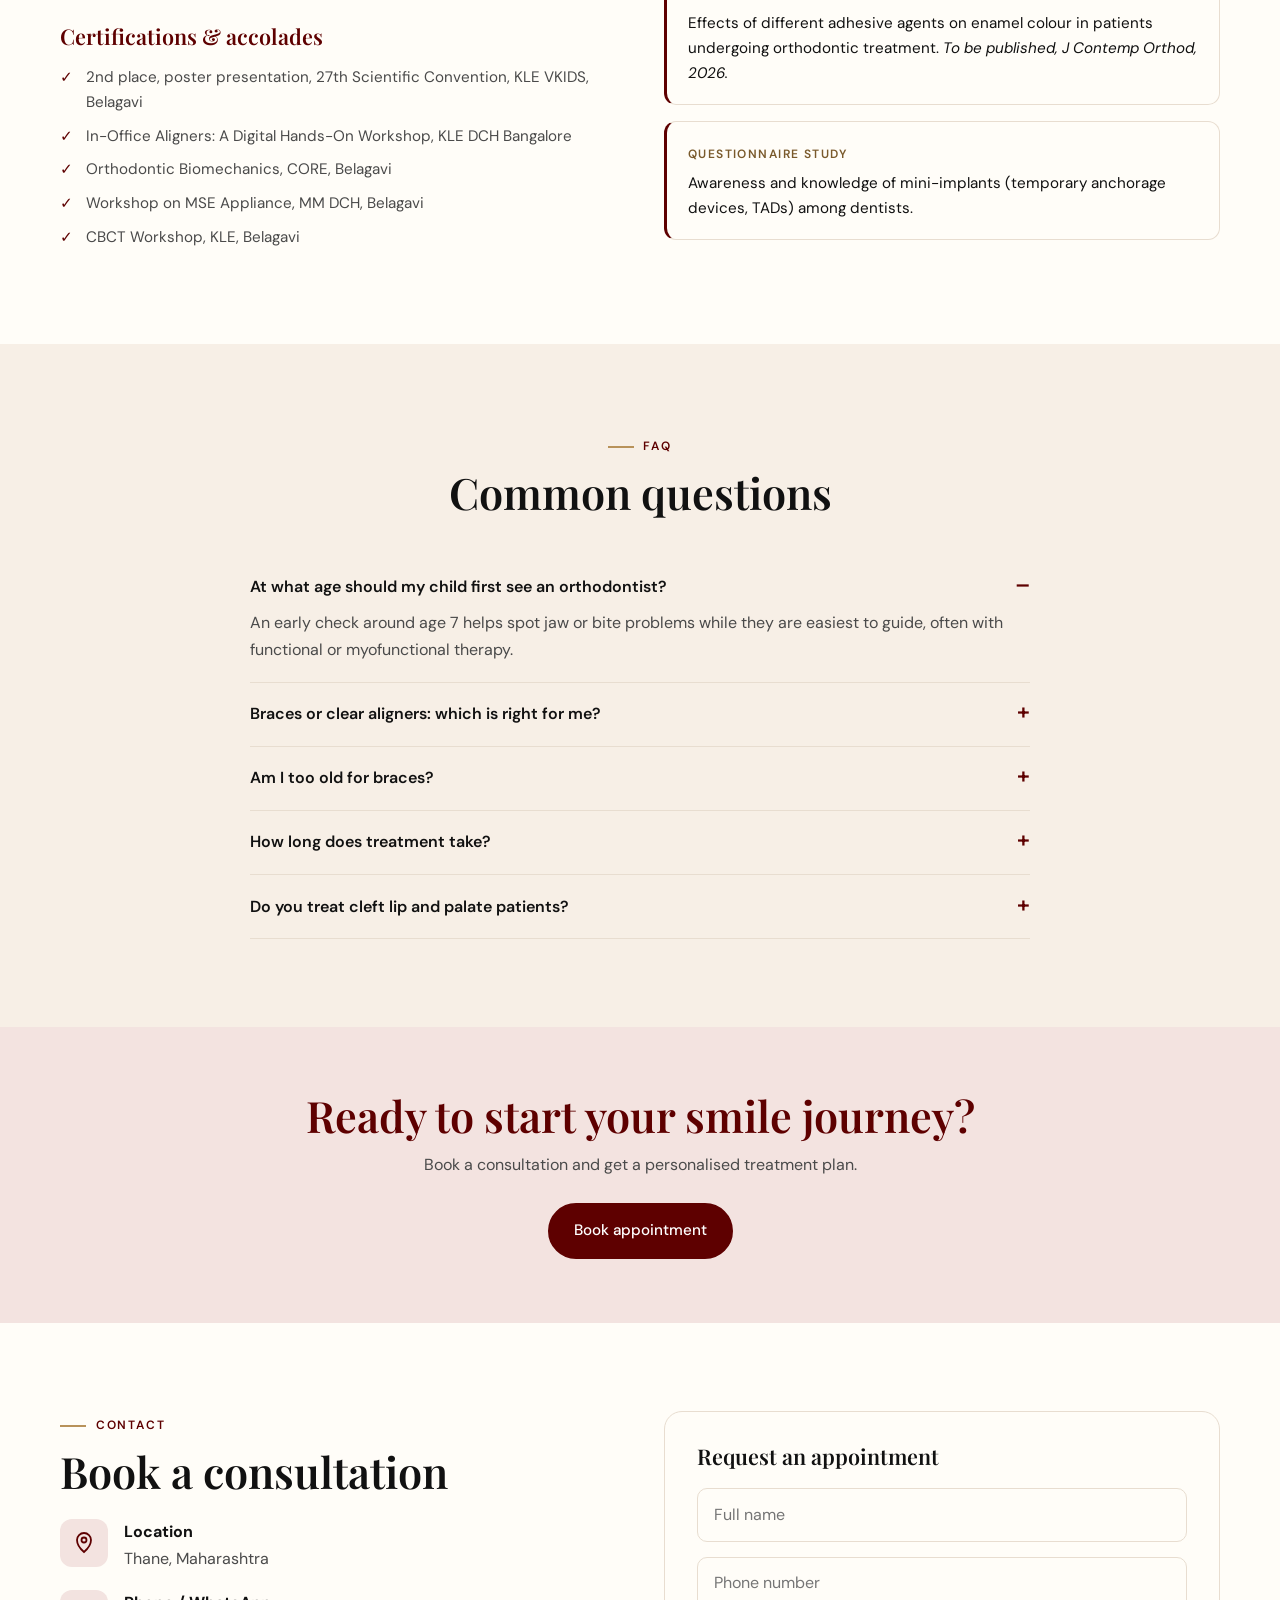
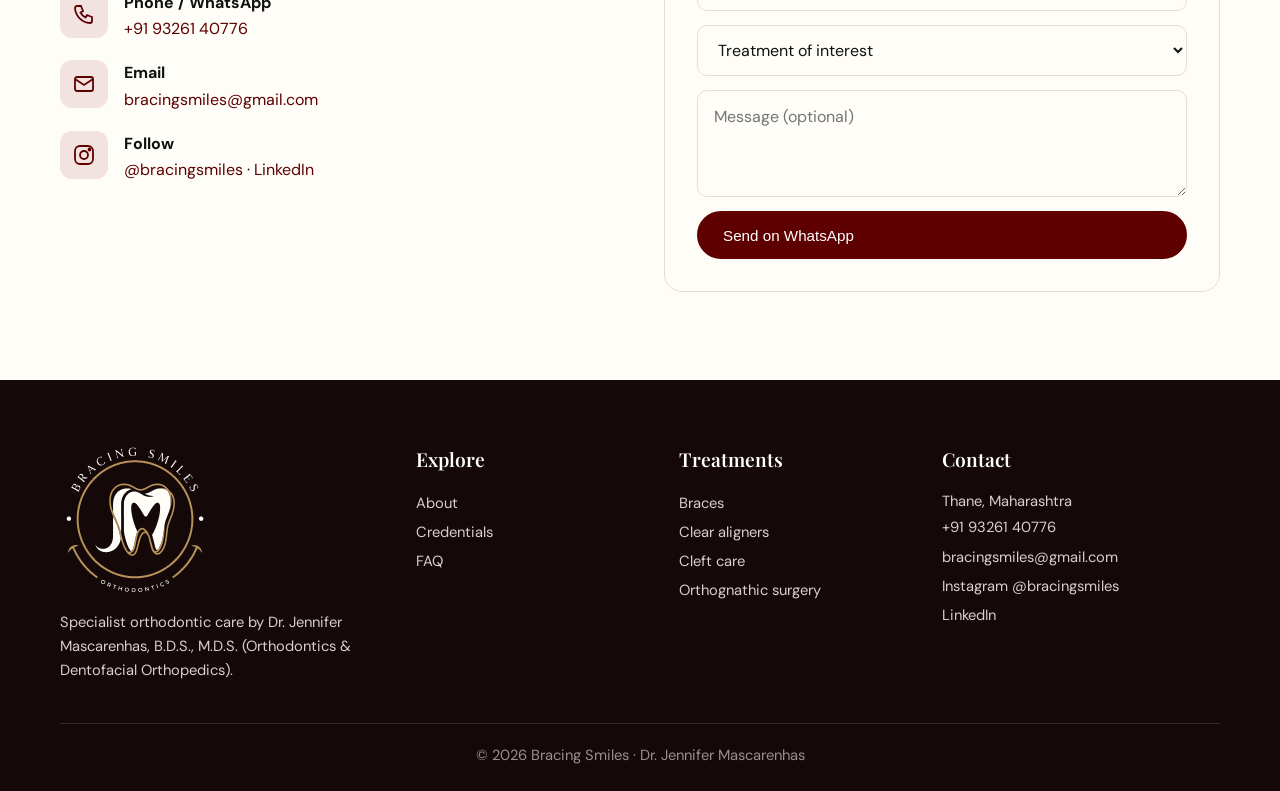
==== commit b39e9f9d: "Tighten Book appointment word spacing Co-Authored-By: Claude Opus 5.5 <noreply@anthropic.com>" ====
--- a/index.html
+++ b/index.html
@@ -56,6 +56,7 @@
 .nav { position:sticky; top:0; z-index:20; background:color-mix(in srgb, var(--bg) 92%, transparent); backdrop-filter:blur(8px); border-bottom:1px solid var(--line); }
 .nav .wrap { display:flex; align-items:center; justify-content:space-between; gap:1rem; min-height:72px; }
 .brand > span { white-space:nowrap; }
+.links .btn { gap:.28em; }
 .brand { display:flex; align-items:center; gap:.6rem; font-family:var(--fh); font-size:calc(1.55rem * var(--hs)); font-weight:700; color:var(--text); }
 .brand small { display:block; font-family:var(--fb); font-size:.68rem; letter-spacing:.14em; text-transform:uppercase; color:var(--muted); font-weight:500; margin-top:-2px; }
 .brand b { color:var(--primary); }
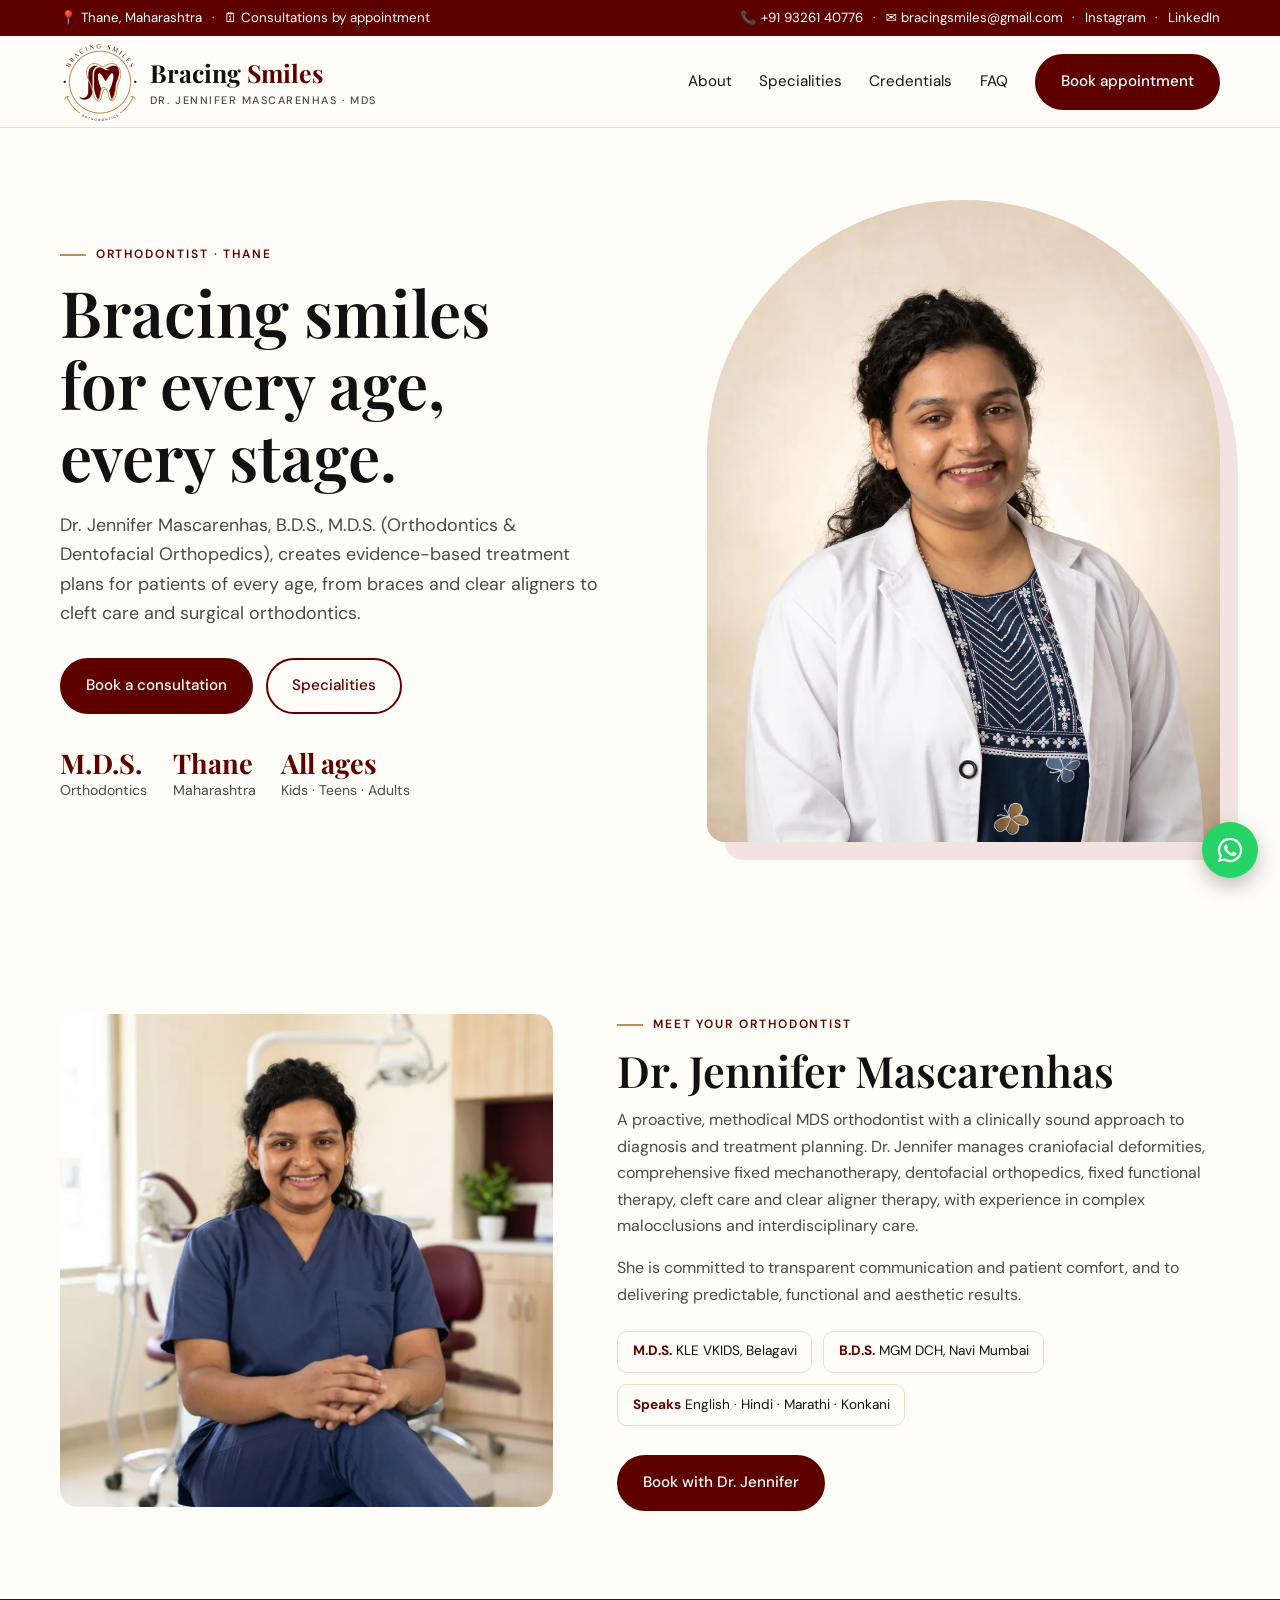
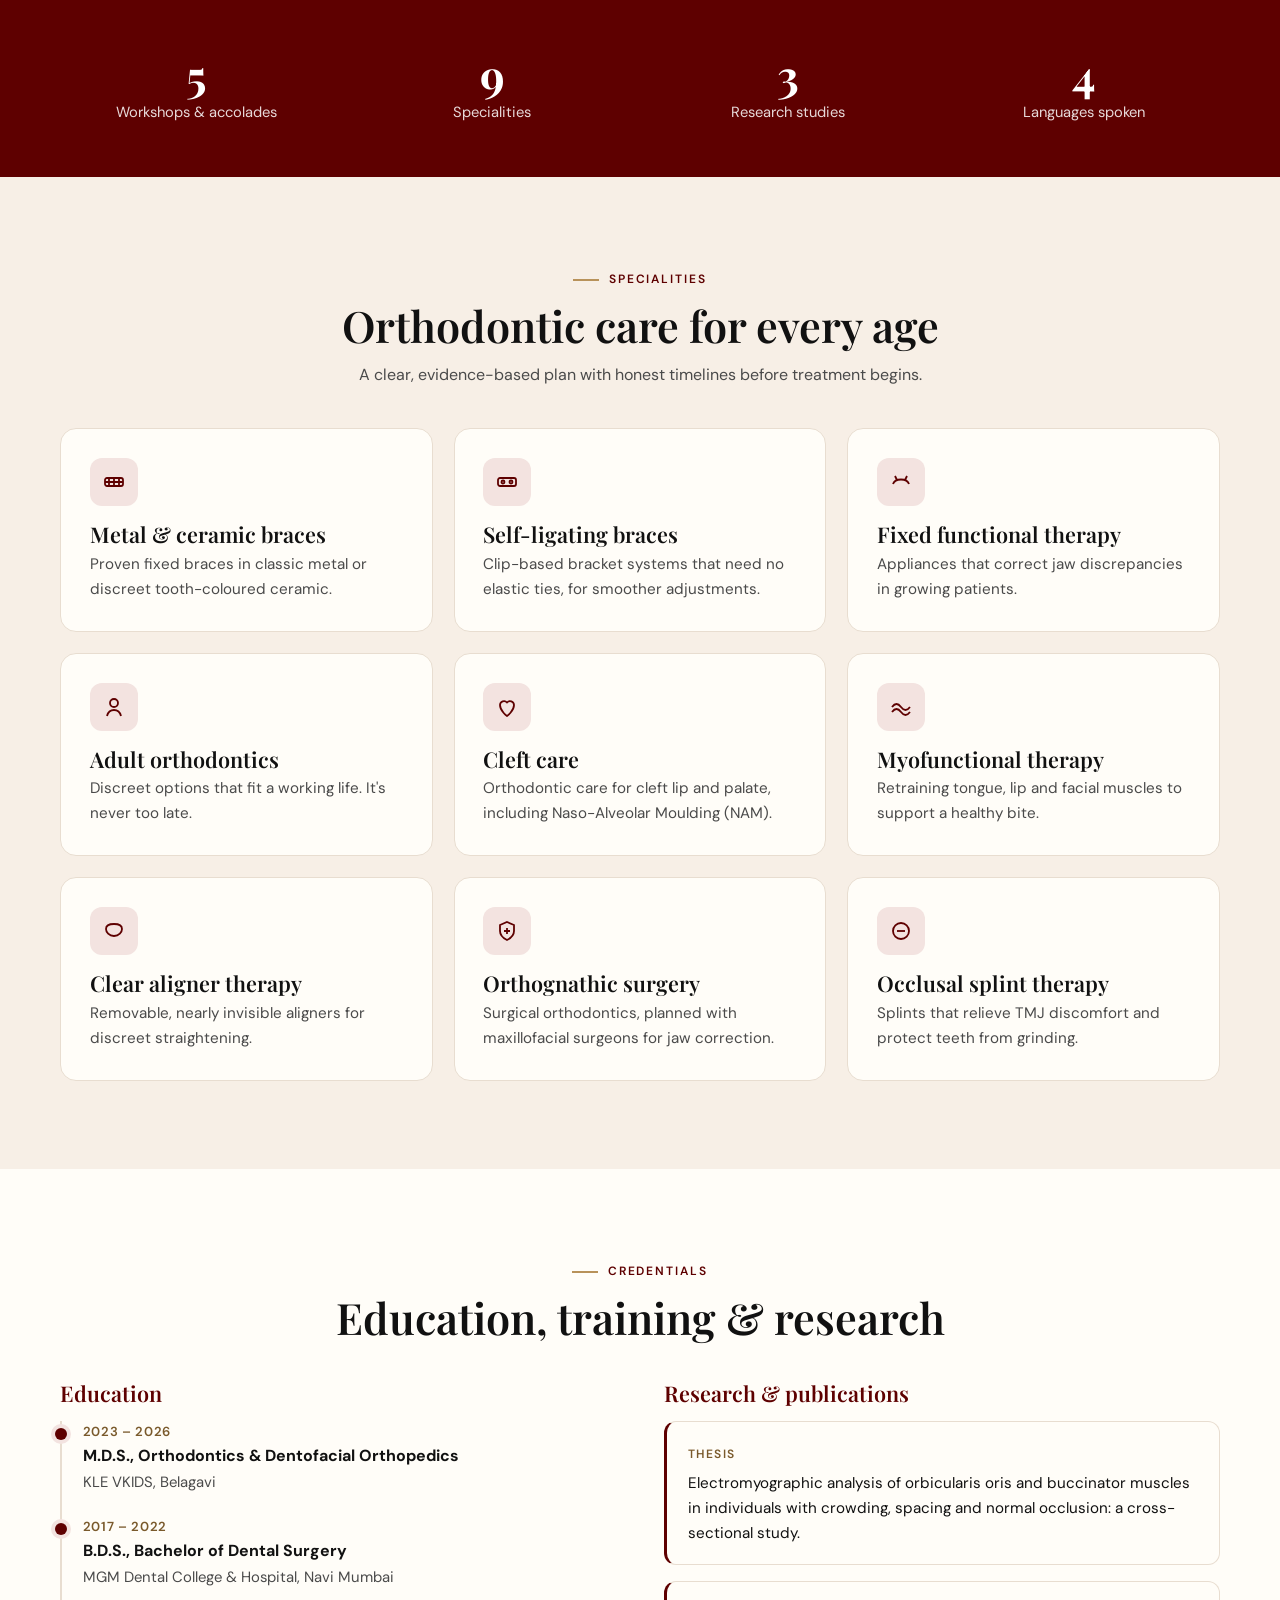
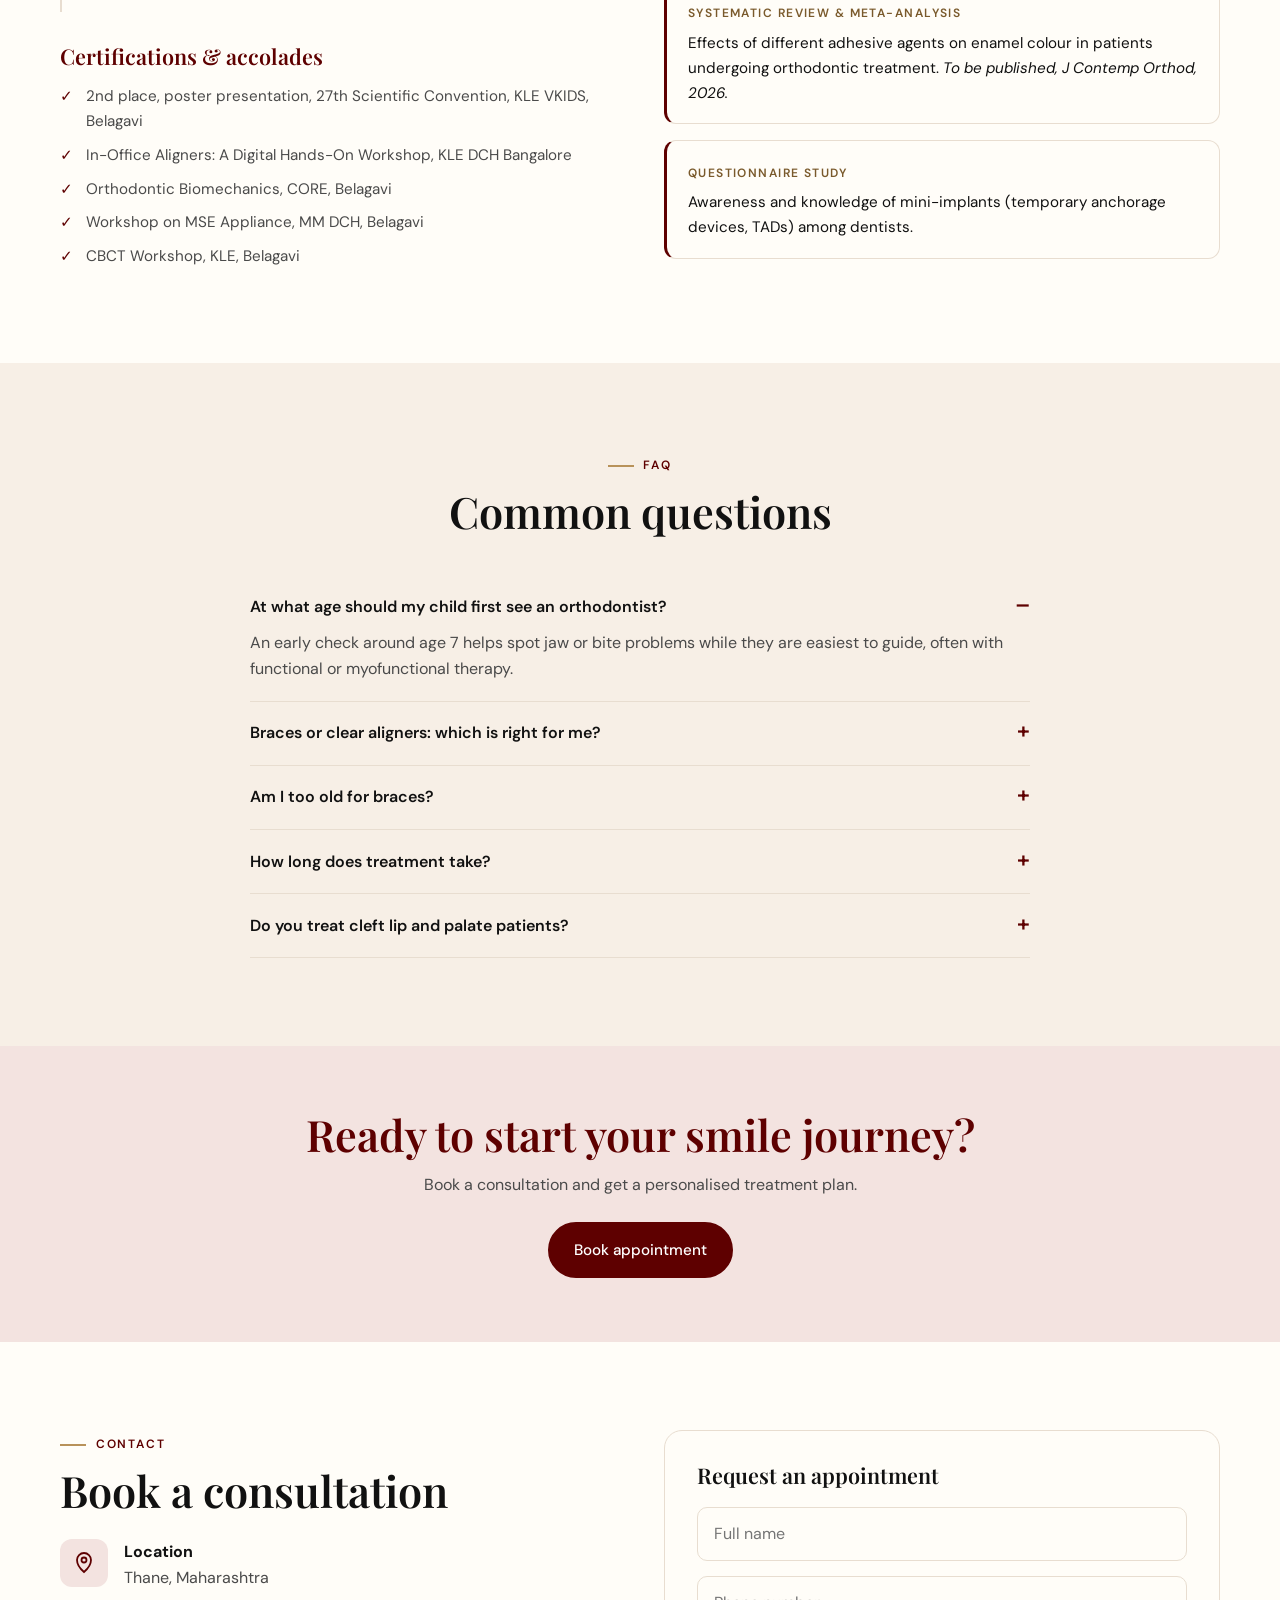
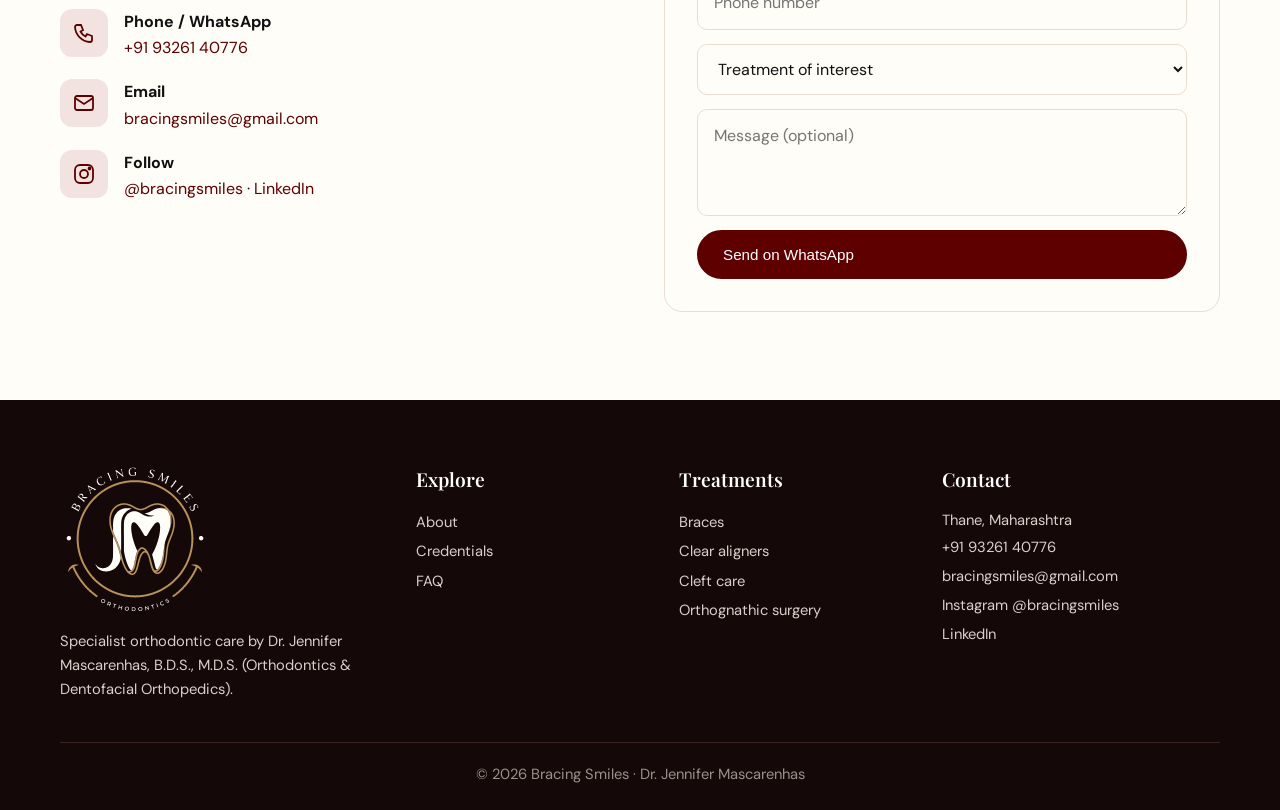
==== commit 31245c97: "Header: use full circular emblem instead of tooth-only mark Co-Authored-By: Claude Opus 5.5 <noreply" ====
--- a/index.html
+++ b/index.html
@@ -26,7 +26,7 @@
 :root { --fh:"Playfair Display", Georgia, serif; --fb:"DM Sans", system-ui, sans-serif; --hw:600; --hs:1; }
 
 * { box-sizing:border-box; margin:0; }
-html { scroll-behavior:smooth; scroll-padding-top:90px; }
+html { scroll-behavior:smooth; scroll-padding-top:110px; }
 body { font-family:var(--fb); color:var(--text); background:var(--bg); line-height:1.65; transition:background .3s; }
 a { color:var(--primary); text-decoration:none; }
 h1,h2,h3 { font-family:var(--fh); font-weight:var(--hw); line-height:1.12; color:var(--text); }
@@ -60,7 +60,7 @@
 .brand { display:flex; align-items:center; gap:.6rem; font-family:var(--fh); font-size:calc(1.55rem * var(--hs)); font-weight:700; color:var(--text); }
 .brand small { display:block; font-family:var(--fb); font-size:.68rem; letter-spacing:.14em; text-transform:uppercase; color:var(--muted); font-weight:500; margin-top:-2px; }
 .brand b { color:var(--primary); }
-.brand img { height:48px; width:auto; display:block; }
+.brand img { height:80px; width:auto; display:block; margin:.35rem 0; }
 .f-logo { width:150px; height:auto; margin-bottom:1rem; display:block; }
 .links { display:flex; gap:1.7rem; align-items:center; }
 .links a:not(.btn) { color:var(--text); font-size:.95rem; }
@@ -176,8 +176,8 @@
   .u-hide { display:none !important; }
   .util .wrap { justify-content:center; padding:.4rem 0; }
   .nav .wrap { min-height:64px; }
-  .brand { gap:.5rem; font-size:1.2rem; }
-  .brand img { height:40px; }
+  .brand { gap:.5rem; font-size:1.15rem; }
+  .brand img { height:58px; margin:.25rem 0; }
   .brand small { font-size:.56rem; letter-spacing:.08em; }
   .sm-hide { display:none; }
   .links .btn { padding:.55rem 1.1rem; font-size:.88rem; }
@@ -197,7 +197,7 @@
 </div></div>
 
 <header class="nav"><div class="wrap">
-  <a href="#" class="brand"><img src="assets/img/logo-mark.svg" alt="Bracing Smiles logo" width="66" height="60"><span>Bracing <b>Smiles</b><small>Dr. Jennifer Mascarenhas · MDS</small></span></a>
+  <a href="#" class="brand"><img src="assets/img/logo-emblem.svg" alt="Bracing Smiles Orthodontics logo" width="80" height="80"><span>Bracing <b>Smiles</b><small>Dr. Jennifer Mascarenhas · MDS</small></span></a>
   <nav class="links">
     <a href="#about">About</a><a href="#treatments">Specialities</a><a href="#credentials">Credentials</a><a href="#faq">FAQ</a>
     <a href="#contact" class="btn">Book<span class="sm-hide">appointment</span></a>
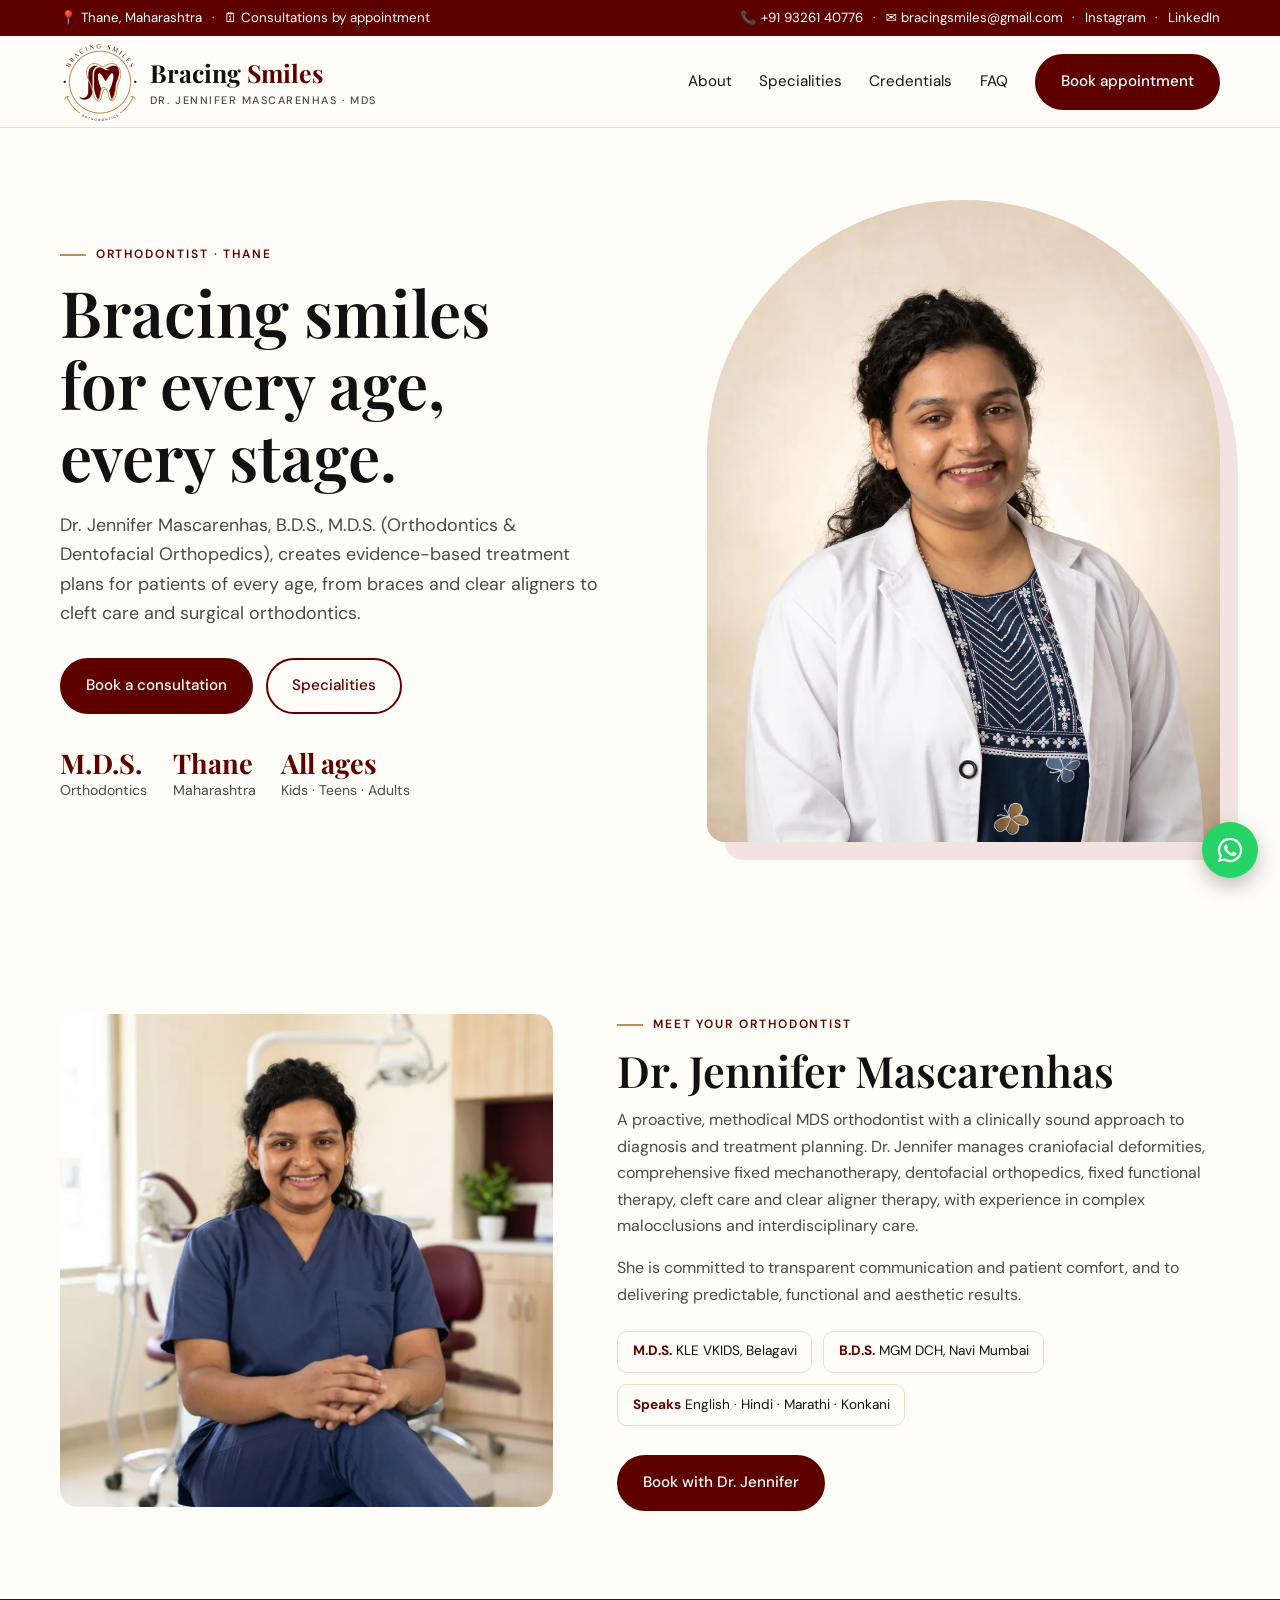
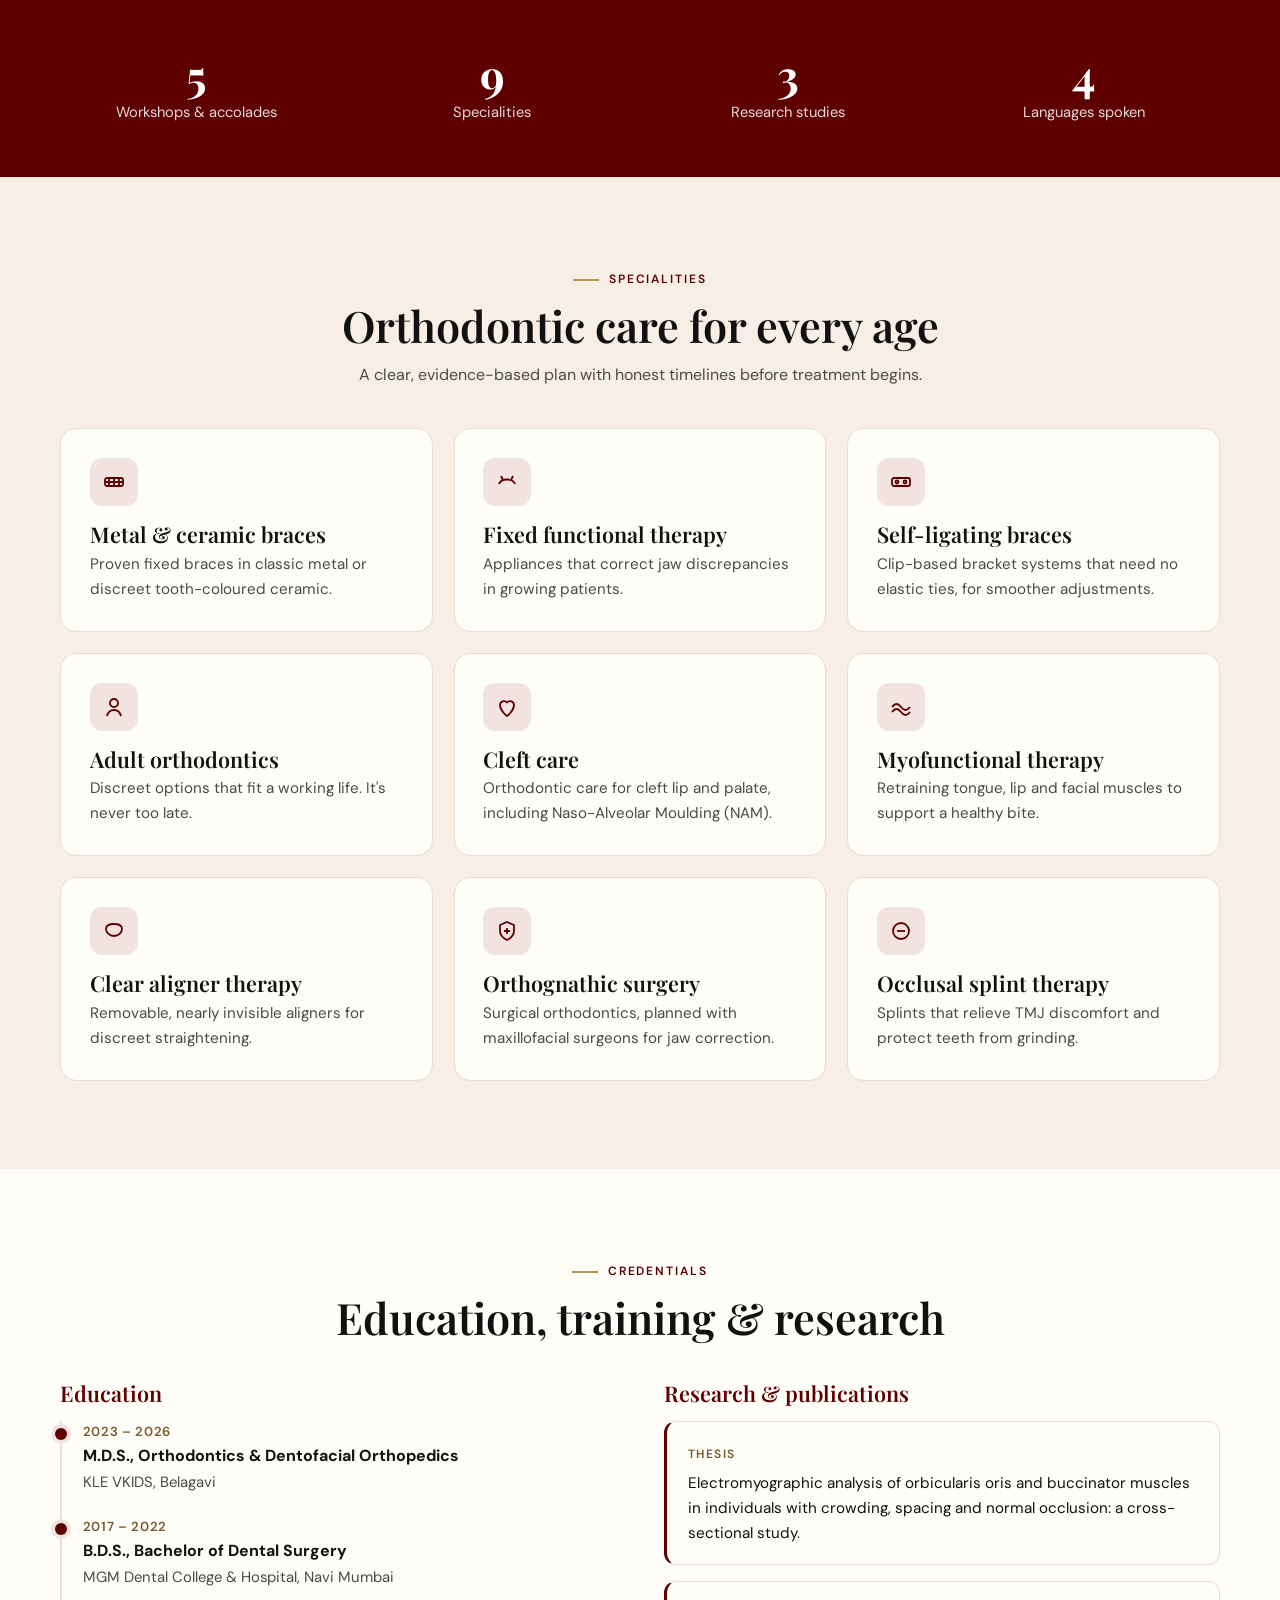
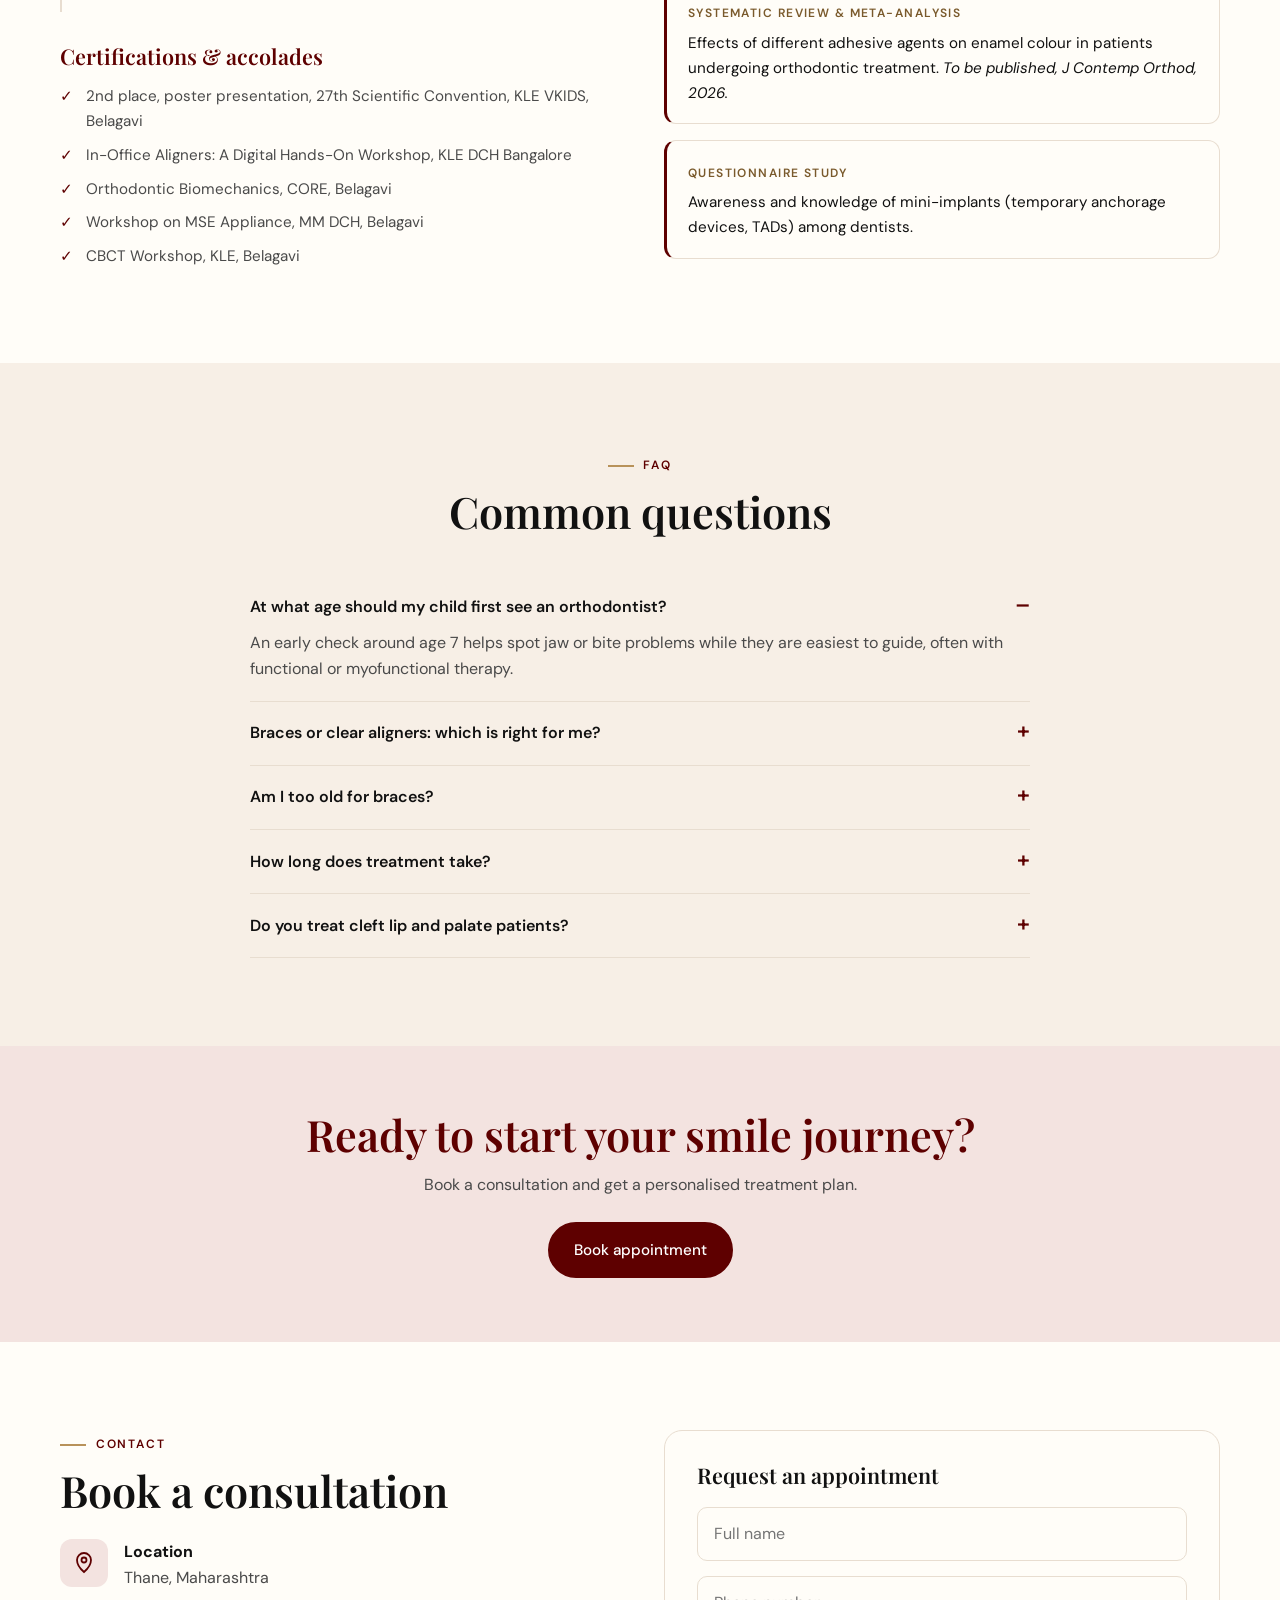
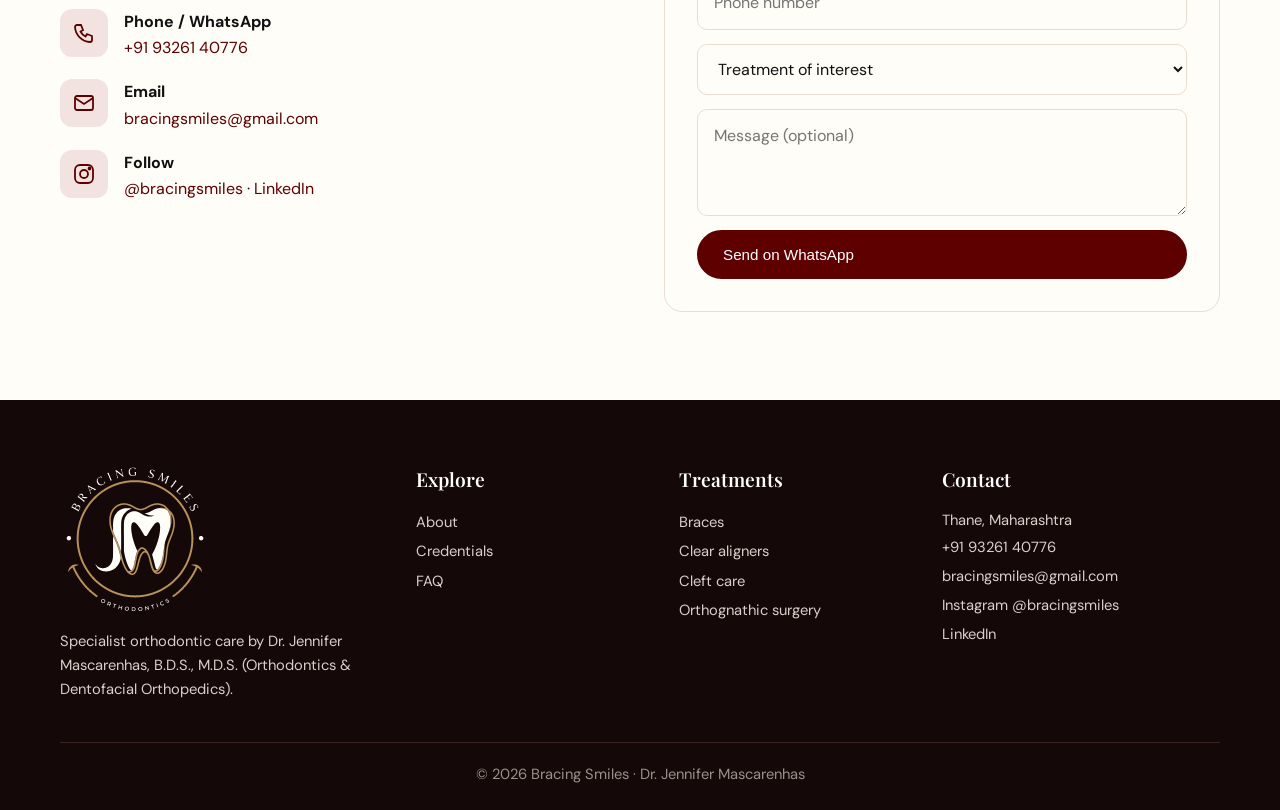
==== commit 8217fe1c: "Specialities: swap Self-ligating and Fixed functional tiles Co-Authored-By: Claude Opus 5.5 <noreply" ====
--- a/index.html
+++ b/index.html
@@ -241,8 +241,8 @@
   <div class="head c"><span class="eyebrow">Specialities</span><h2>Orthodontic care for every age</h2><p class="muted">A clear, evidence-based plan with honest timelines before treatment begins.</p></div>
   <div class="cards">
     <article class="card"><div class="ic"><svg viewBox="0 0 24 24"><rect x="3" y="8" width="18" height="8" rx="2"/><path d="M7 8v8M12 8v8M17 8v8M3 12h18"/></svg></div><h3>Metal &amp; ceramic braces</h3><p>Proven fixed braces in classic metal or discreet tooth-coloured ceramic.</p></article>
+    <article class="card"><div class="ic"><svg viewBox="0 0 24 24"><path d="M4 14c2-6 14-6 16 0"/><path d="M8 10l-2-4M16 10l2-4"/></svg></div><h3>Fixed functional therapy</h3><p>Appliances that correct jaw discrepancies in growing patients.</p></article>
     <article class="card"><div class="ic"><svg viewBox="0 0 24 24"><rect x="3" y="8" width="18" height="8" rx="2"/><circle cx="8" cy="12" r="1.5"/><circle cx="16" cy="12" r="1.5"/></svg></div><h3>Self-ligating braces</h3><p>Clip-based bracket systems that need no elastic ties, for smoother adjustments.</p></article>
-    <article class="card"><div class="ic"><svg viewBox="0 0 24 24"><path d="M4 14c2-6 14-6 16 0"/><path d="M8 10l-2-4M16 10l2-4"/></svg></div><h3>Fixed functional therapy</h3><p>Appliances that correct jaw discrepancies in growing patients.</p></article>
     <article class="card"><div class="ic"><svg viewBox="0 0 24 24"><circle cx="12" cy="8" r="4"/><path d="M5 21c1-4 4-6 7-6s6 2 7 6"/></svg></div><h3>Adult orthodontics</h3><p>Discreet options that fit a working life. It's never too late.</p></article>
     <article class="card"><div class="ic"><svg viewBox="0 0 24 24"><path d="M12 21s-7-5-7-11a4 4 0 0 1 7-2.5A4 4 0 0 1 19 10c0 6-7 11-7 11z"/></svg></div><h3>Cleft care</h3><p>Orthodontic care for cleft lip and palate, including Naso-Alveolar Moulding (NAM).</p></article>
     <article class="card"><div class="ic"><svg viewBox="0 0 24 24"><path d="M3 12c3-4 6-4 9 0s6 4 9 0"/><path d="M3 17c3-4 6-4 9 0s6 4 9 0"/></svg></div><h3>Myofunctional therapy</h3><p>Retraining tongue, lip and facial muscles to support a healthy bite.</p></article>
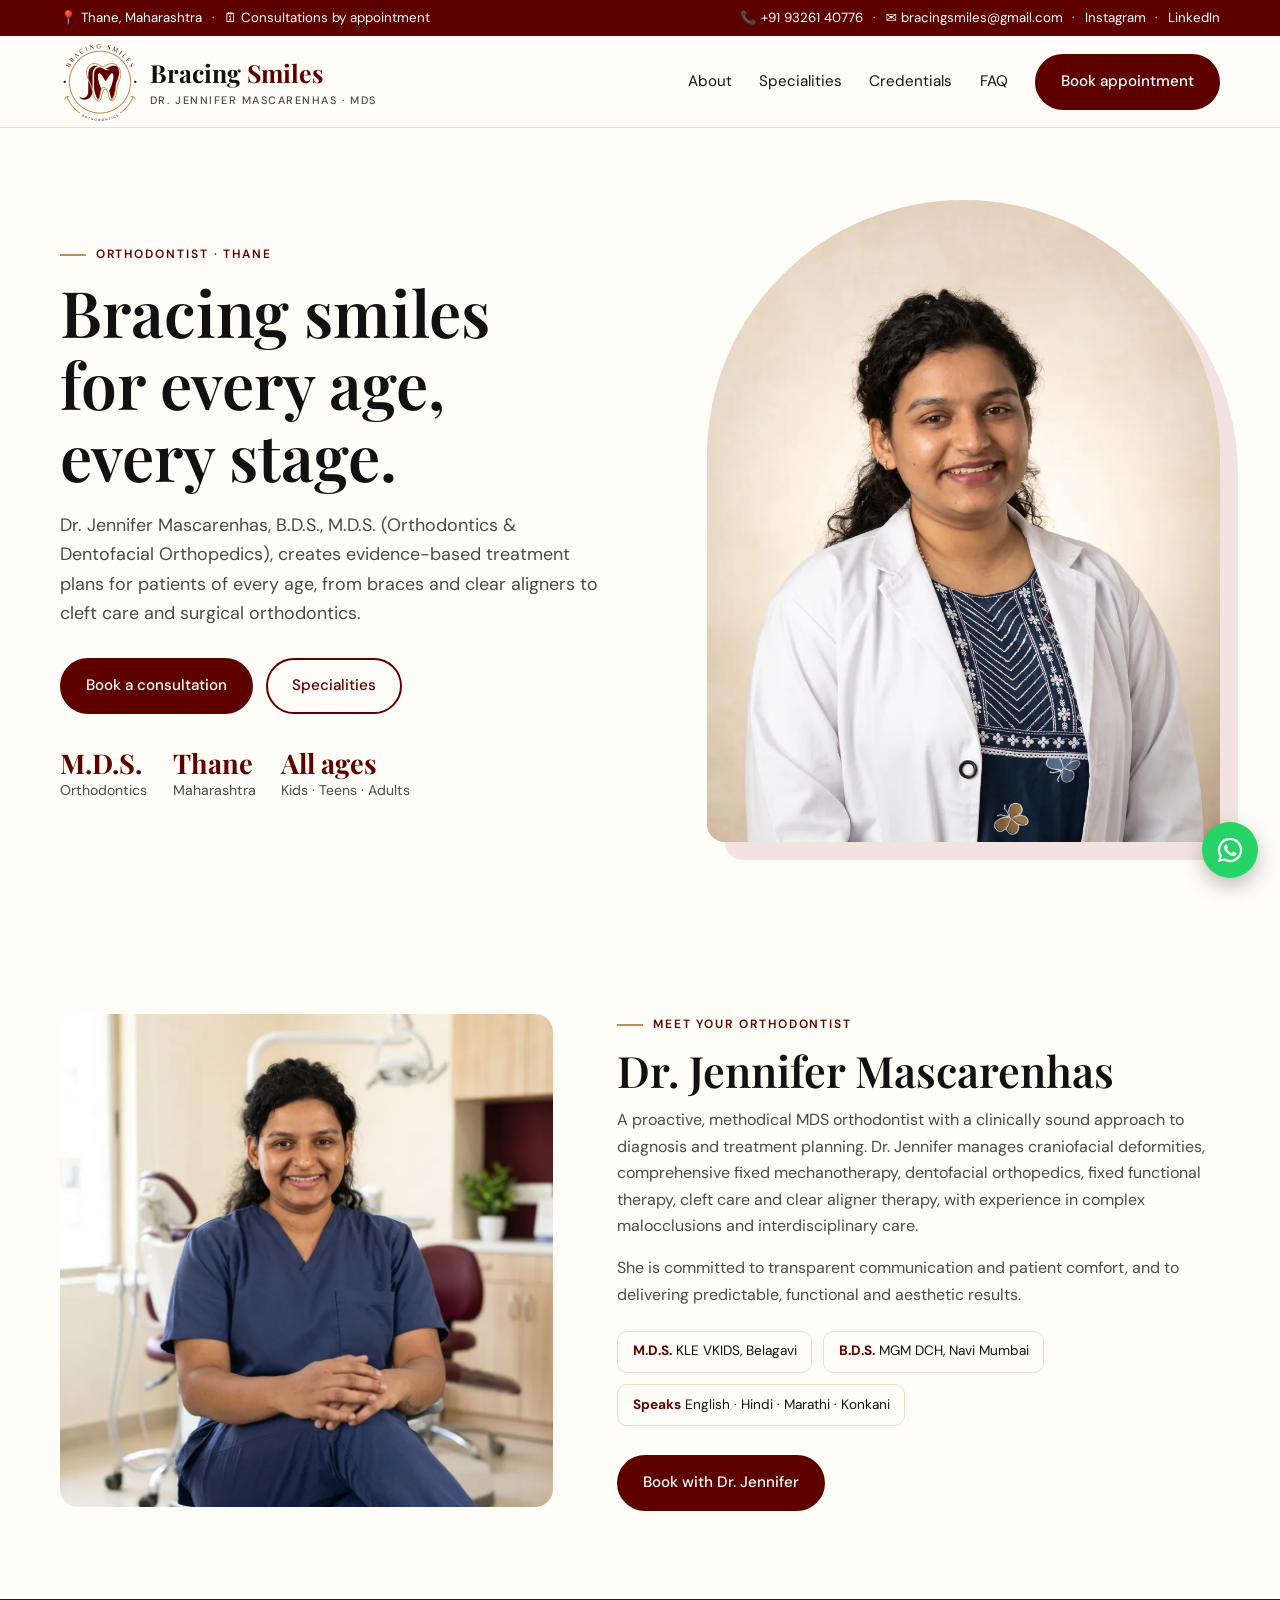
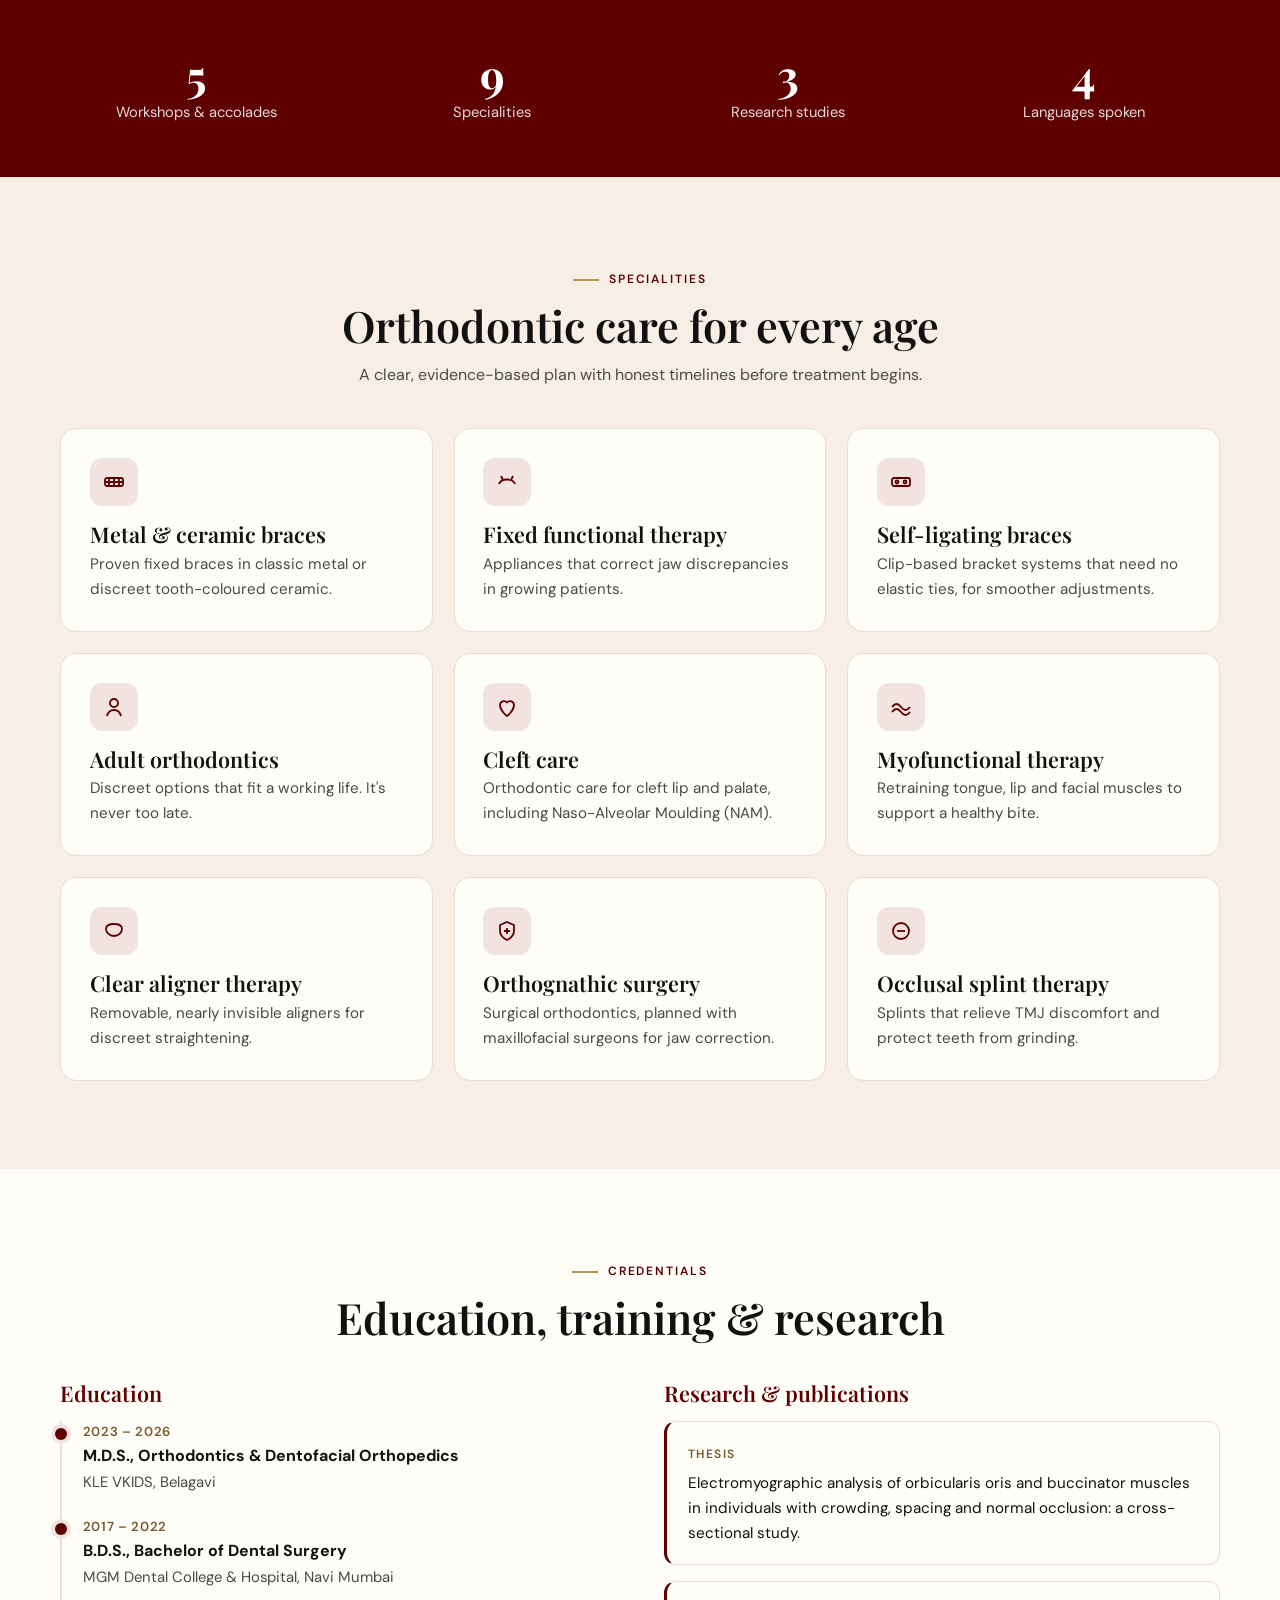
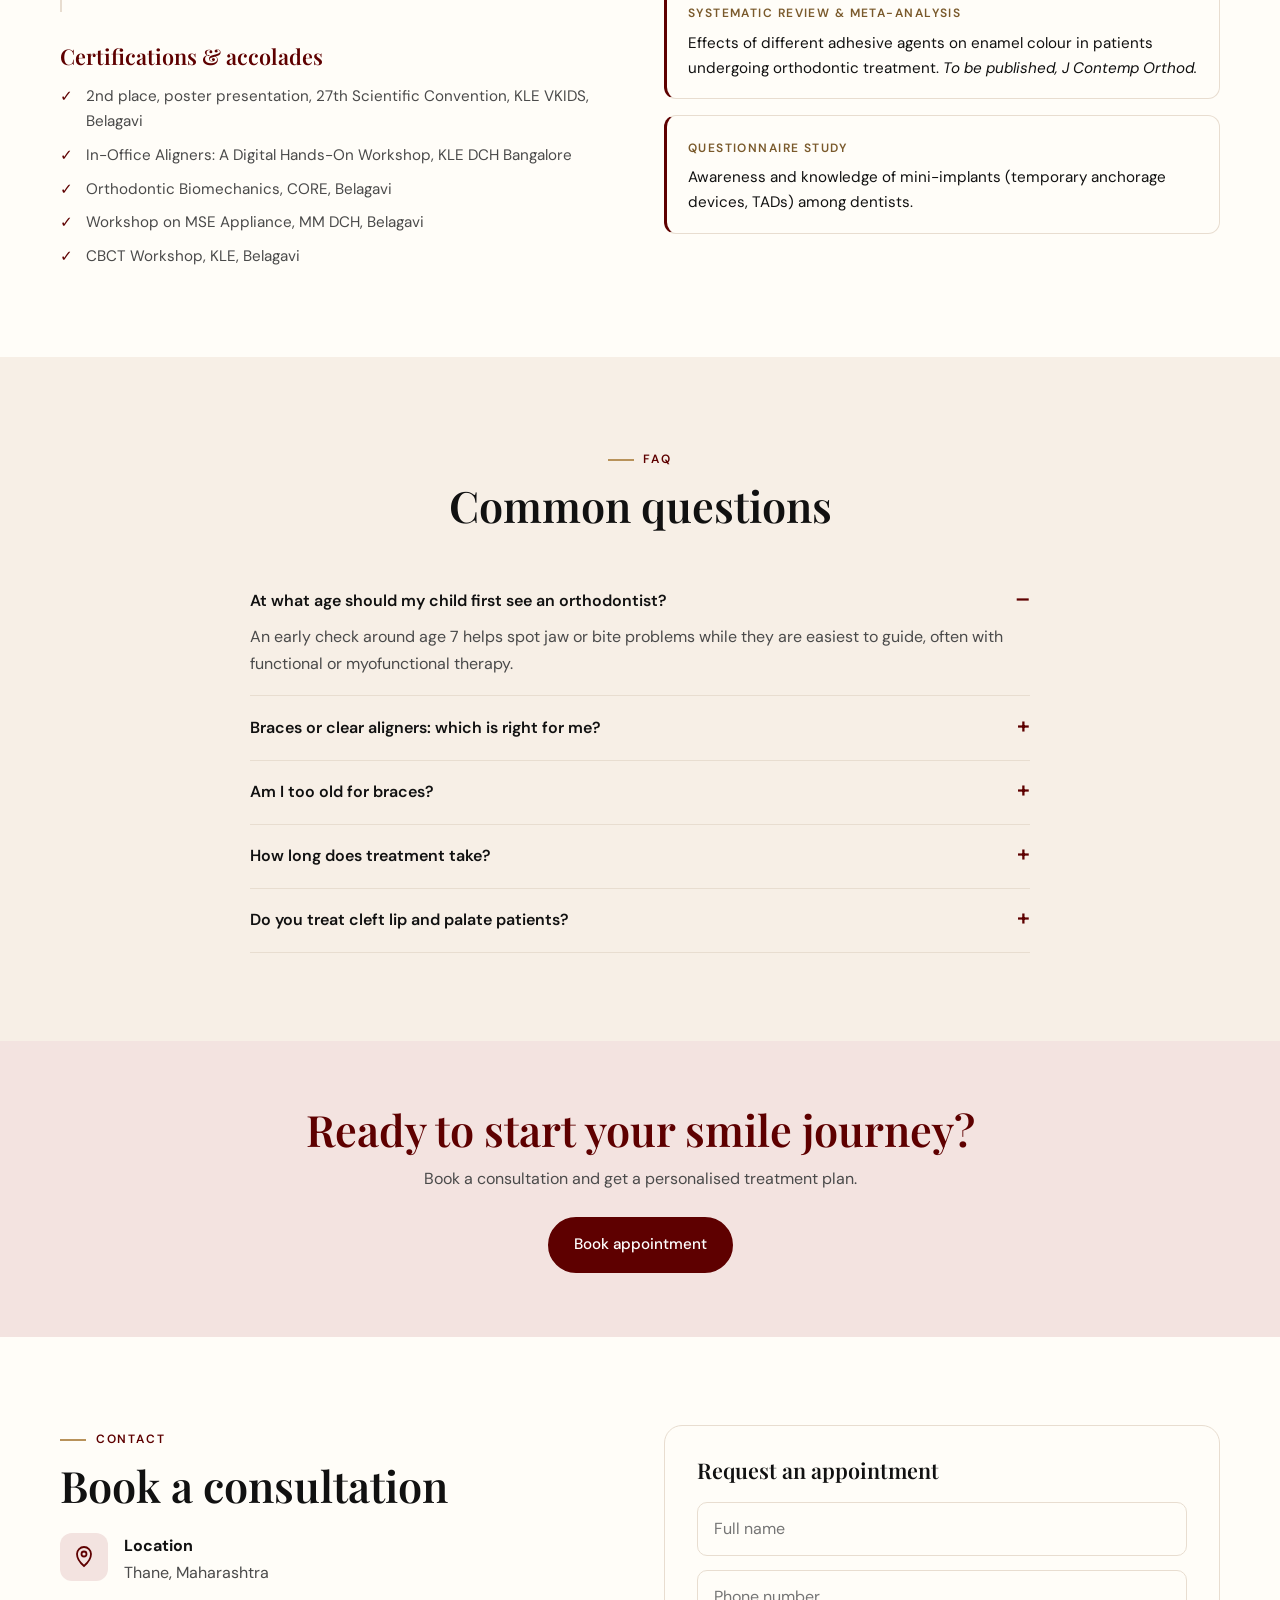
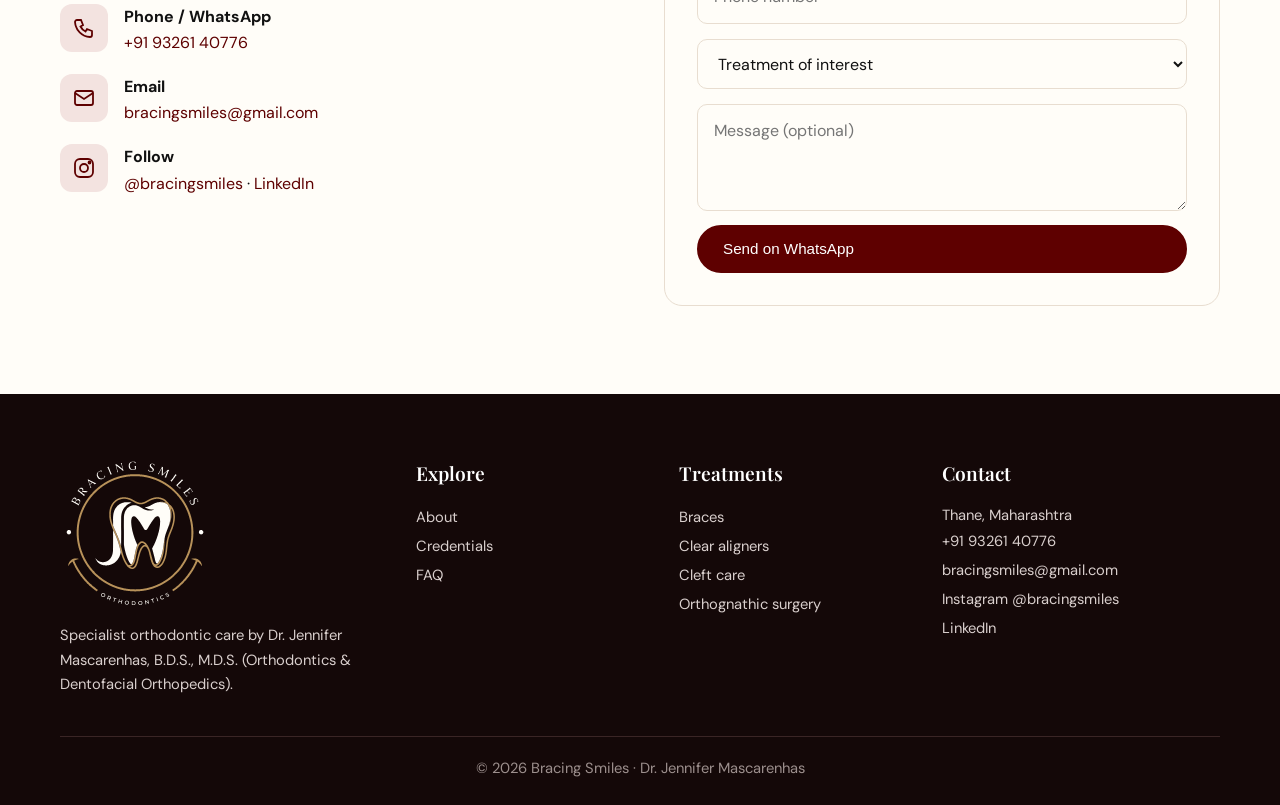
==== commit b8cc48aa: "Remove year from systematic review citation Co-Authored-By: Claude Opus 5.5 <noreply@anthropic.com>" ====
--- a/index.html
+++ b/index.html
@@ -274,7 +274,7 @@
     <div>
       <h3>Research &amp; publications</h3>
       <div class="pub"><span>Thesis</span><p>Electromyographic analysis of orbicularis oris and buccinator muscles in individuals with crowding, spacing and normal occlusion: a cross-sectional study.</p></div>
-      <div class="pub"><span>Systematic review &amp; meta-analysis</span><p>Effects of different adhesive agents on enamel colour in patients undergoing orthodontic treatment. <em>To be published, J Contemp Orthod, 2026.</em></p></div>
+      <div class="pub"><span>Systematic review &amp; meta-analysis</span><p>Effects of different adhesive agents on enamel colour in patients undergoing orthodontic treatment. <em>To be published, J Contemp Orthod.</em></p></div>
       <div class="pub"><span>Questionnaire study</span><p>Awareness and knowledge of mini-implants (temporary anchorage devices, TADs) among dentists.</p></div>
     </div>
   </div>
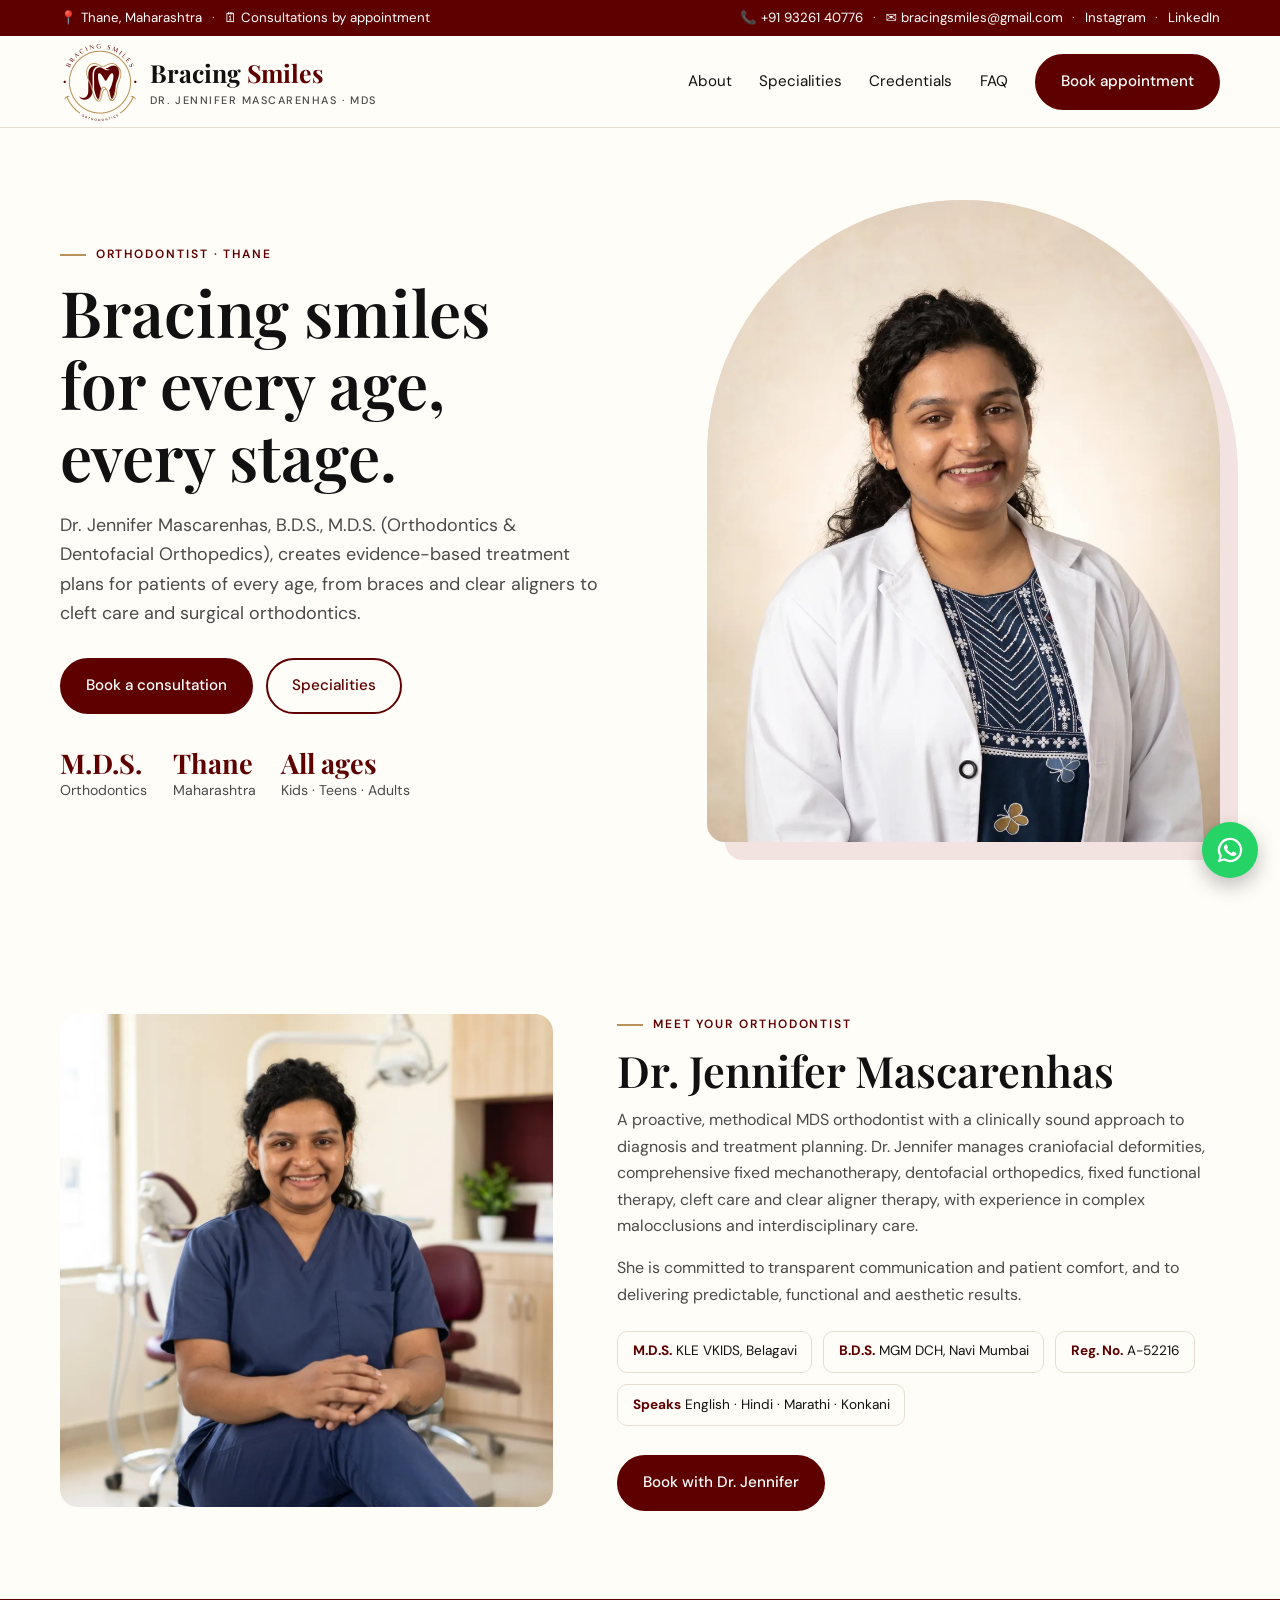
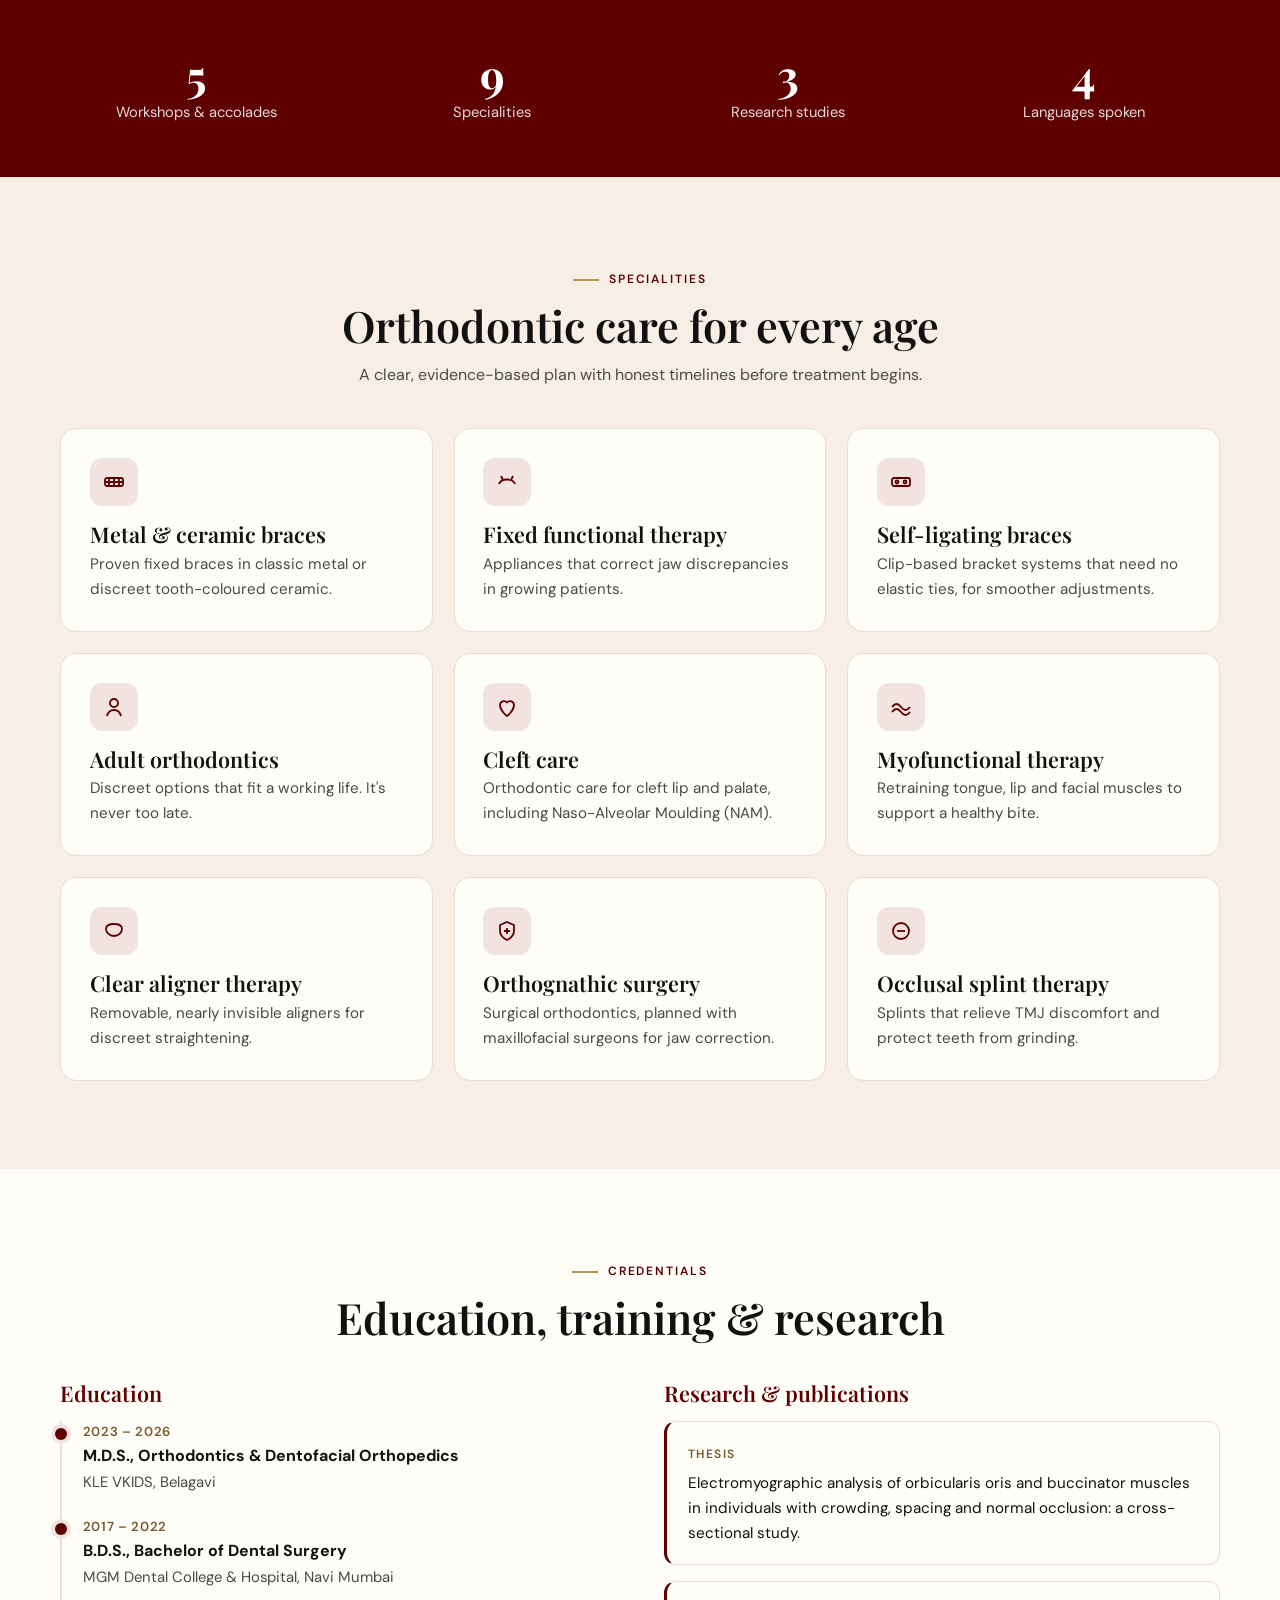
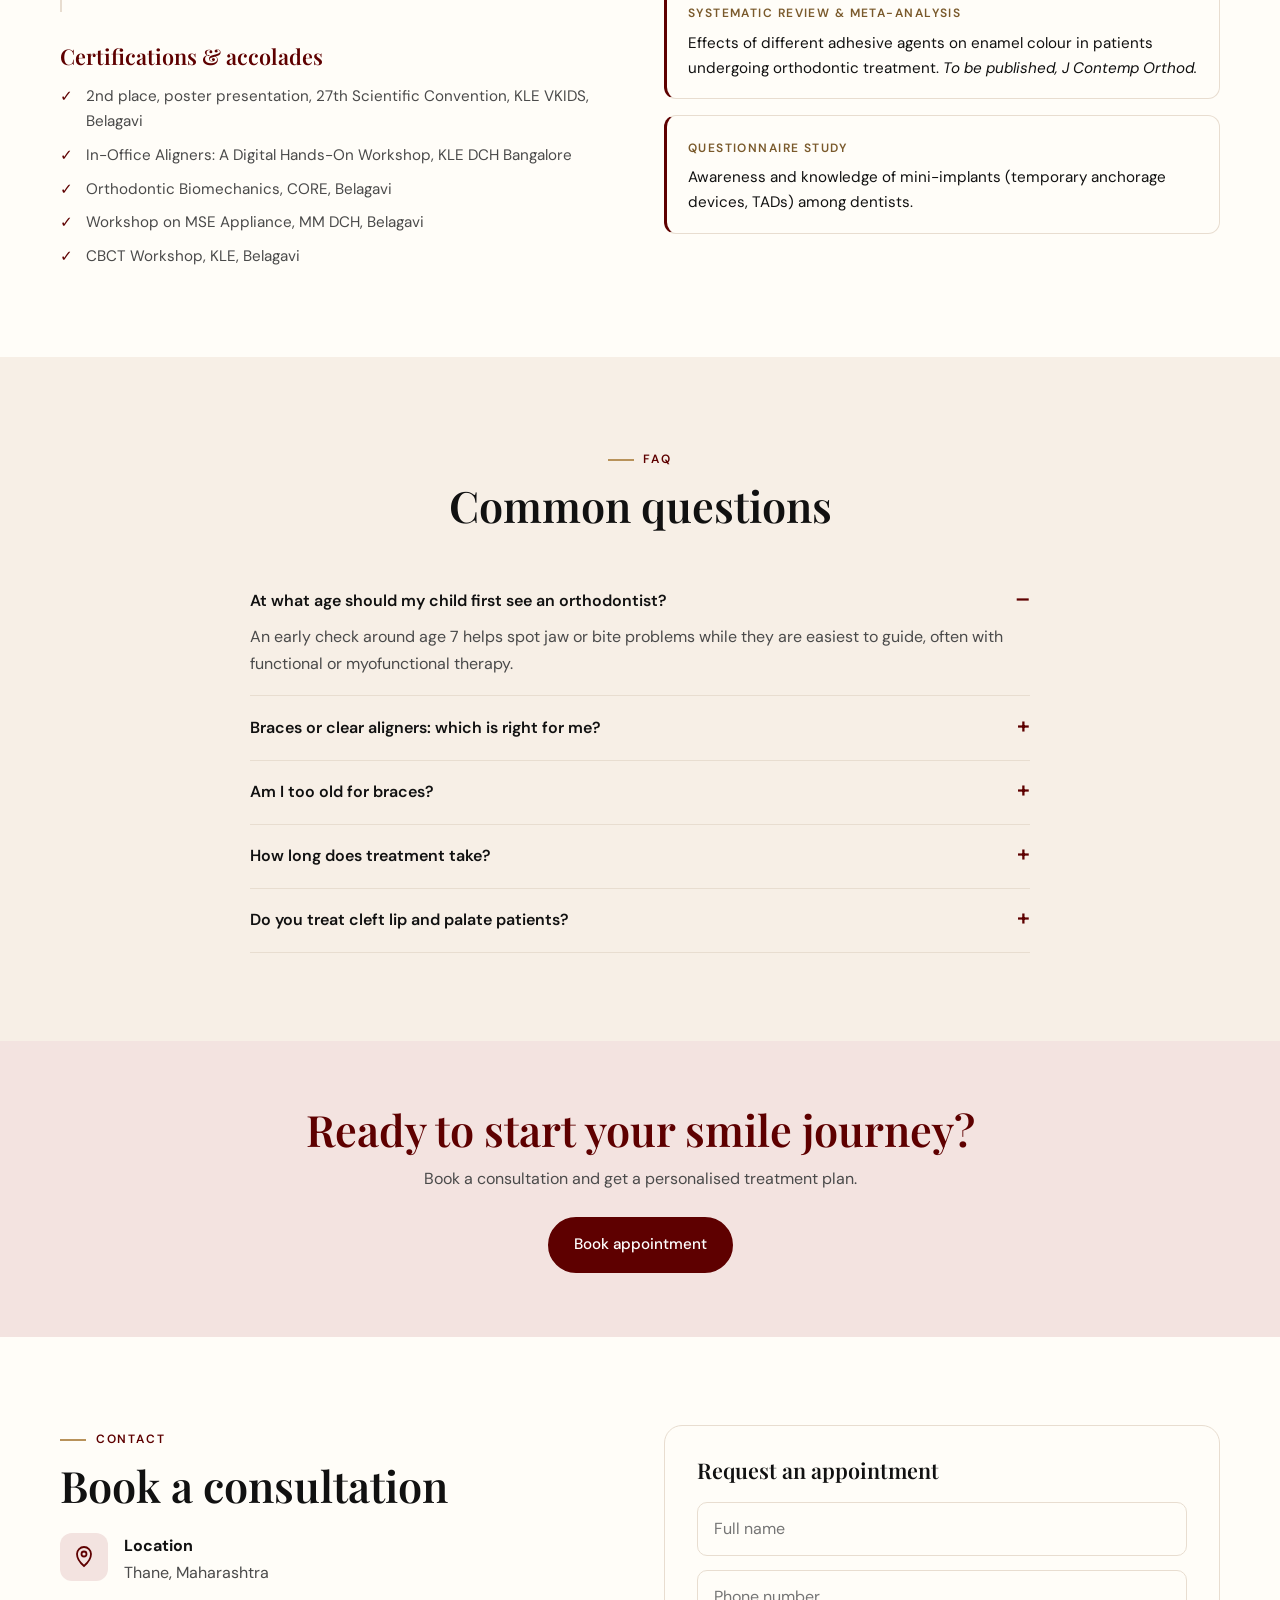
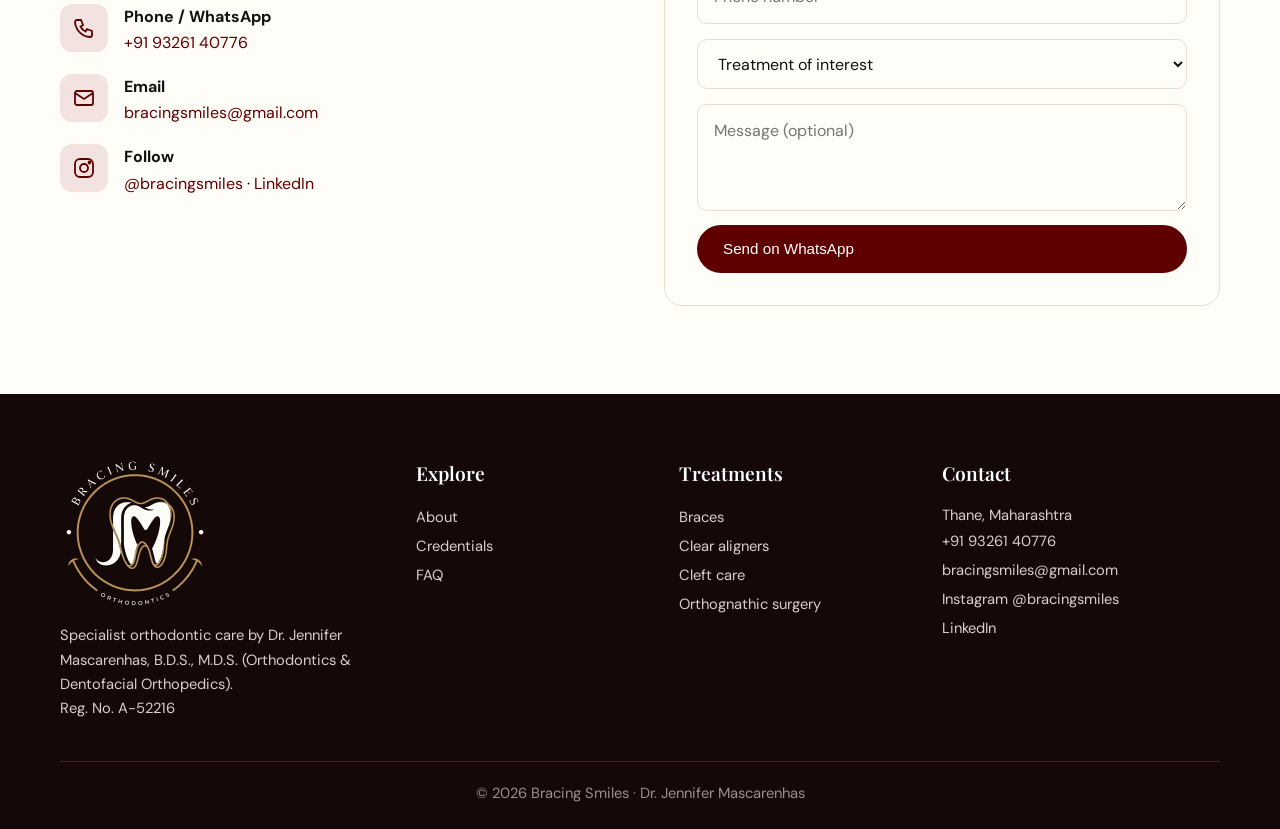
==== commit a7feba7a: "Add registration number A-52216 to About and footer Co-Authored-By: Claude Opus 5.5 <noreply@anthrop" ====
--- a/index.html
+++ b/index.html
@@ -13,6 +13,7 @@
 <meta property="og:image" content="https://bracingsmiles.com/assets/img/og.jpg">
 <link rel="icon" href="assets/img/favicon.svg" type="image/svg+xml">
 <link rel="icon" href="assets/img/favicon-32.png" sizes="32x32" type="image/png">
+<link rel="icon" href="favicon.ico" sizes="16x16 32x32 48x48">
 <link rel="apple-touch-icon" href="assets/img/apple-touch-icon.png">
 <meta name="theme-color" content="#5e0000">
 <link rel="preconnect" href="https://fonts.googleapis.com">
@@ -225,7 +226,7 @@
     <h2>Dr. Jennifer Mascarenhas</h2>
     <p class="muted">A proactive, methodical MDS orthodontist with a clinically sound approach to diagnosis and treatment planning. Dr. Jennifer manages craniofacial deformities, comprehensive fixed mechanotherapy, dentofacial orthopedics, fixed functional therapy, cleft care and clear aligner therapy, with experience in complex malocclusions and interdisciplinary care.</p>
     <p class="muted" style="margin-top:1rem">She is committed to transparent communication and patient comfort, and to delivering predictable, functional and aesthetic results.</p>
-    <div class="badges"><span class="badge"><b>M.D.S.</b> KLE VKIDS, Belagavi</span><span class="badge"><b>B.D.S.</b> MGM DCH, Navi Mumbai</span><span class="badge"><b>Speaks</b> English · Hindi · Marathi · Konkani</span></div>
+    <div class="badges"><span class="badge"><b>M.D.S.</b> KLE VKIDS, Belagavi</span><span class="badge"><b>B.D.S.</b> MGM DCH, Navi Mumbai</span><span class="badge"><b>Reg. No.</b> A-52216</span><span class="badge"><b>Speaks</b> English · Hindi · Marathi · Konkani</span></div>
     <a href="#contact" class="btn">Book with Dr. Jennifer</a>
   </div>
 </div></section>
@@ -326,7 +327,7 @@
 
 <footer class="site"><div class="wrap">
   <div class="cols">
-    <div><img class="f-logo" src="assets/img/logo-emblem-light.svg" alt="Bracing Smiles Orthodontics emblem" width="150" height="150" loading="lazy"><p>Specialist orthodontic care by Dr. Jennifer Mascarenhas, B.D.S., M.D.S. (Orthodontics &amp; Dentofacial Orthopedics).</p></div>
+    <div><img class="f-logo" src="assets/img/logo-emblem-light.svg" alt="Bracing Smiles Orthodontics emblem" width="150" height="150" loading="lazy"><p>Specialist orthodontic care by Dr. Jennifer Mascarenhas, B.D.S., M.D.S. (Orthodontics &amp; Dentofacial Orthopedics).<br>Reg. No. A-52216</p></div>
     <div><h4>Explore</h4><a href="#about">About</a><a href="#credentials">Credentials</a><a href="#faq">FAQ</a></div>
     <div><h4>Treatments</h4><a href="#treatments">Braces</a><a href="#treatments">Clear aligners</a><a href="#treatments">Cleft care</a><a href="#treatments">Orthognathic surgery</a></div>
     <div><h4>Contact</h4><p>Thane, Maharashtra<br><a href="tel:+919326140776">+91 93261 40776</a><a href="mailto:bracingsmiles@gmail.com">bracingsmiles@gmail.com</a><a href="https://www.instagram.com/bracingsmiles" target="_blank" rel="noopener">Instagram @bracingsmiles</a><a href="https://www.linkedin.com/in/drjennifermascarenhas" target="_blank" rel="noopener">LinkedIn</a></p></div>
